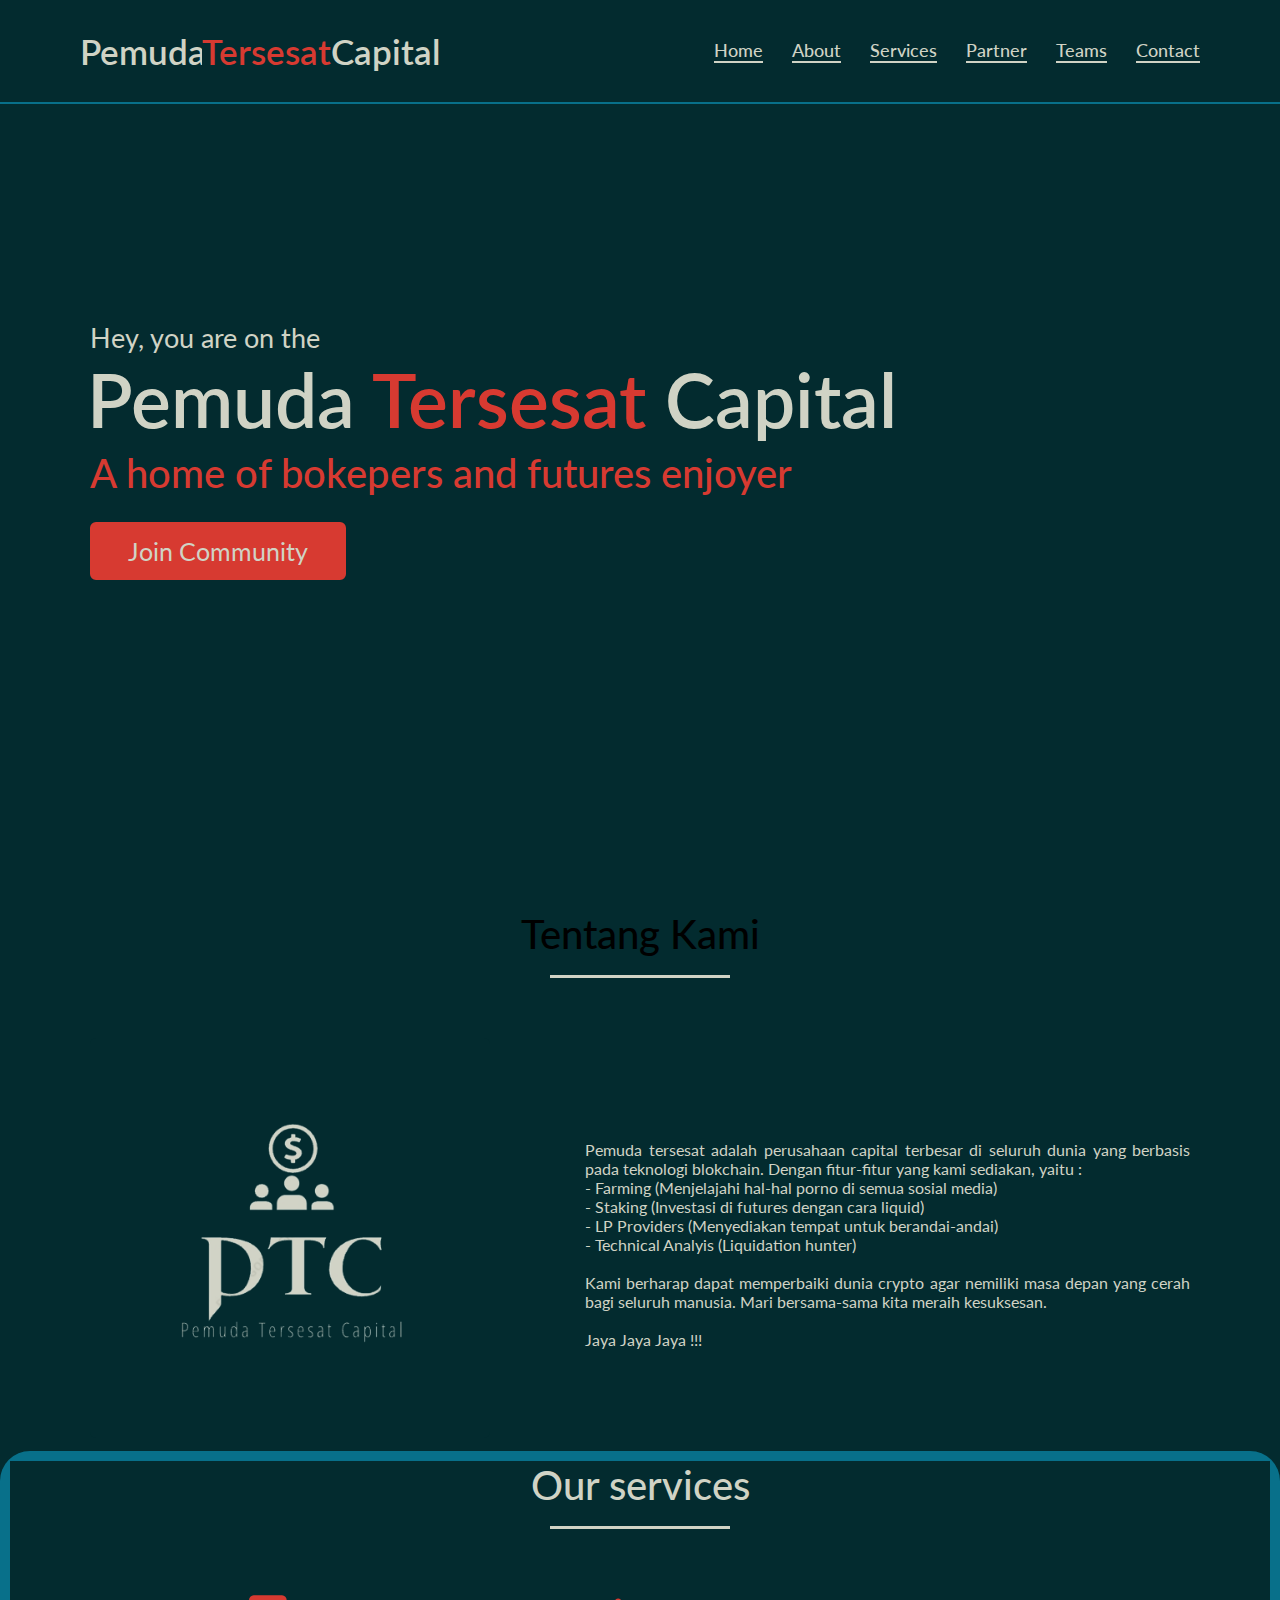
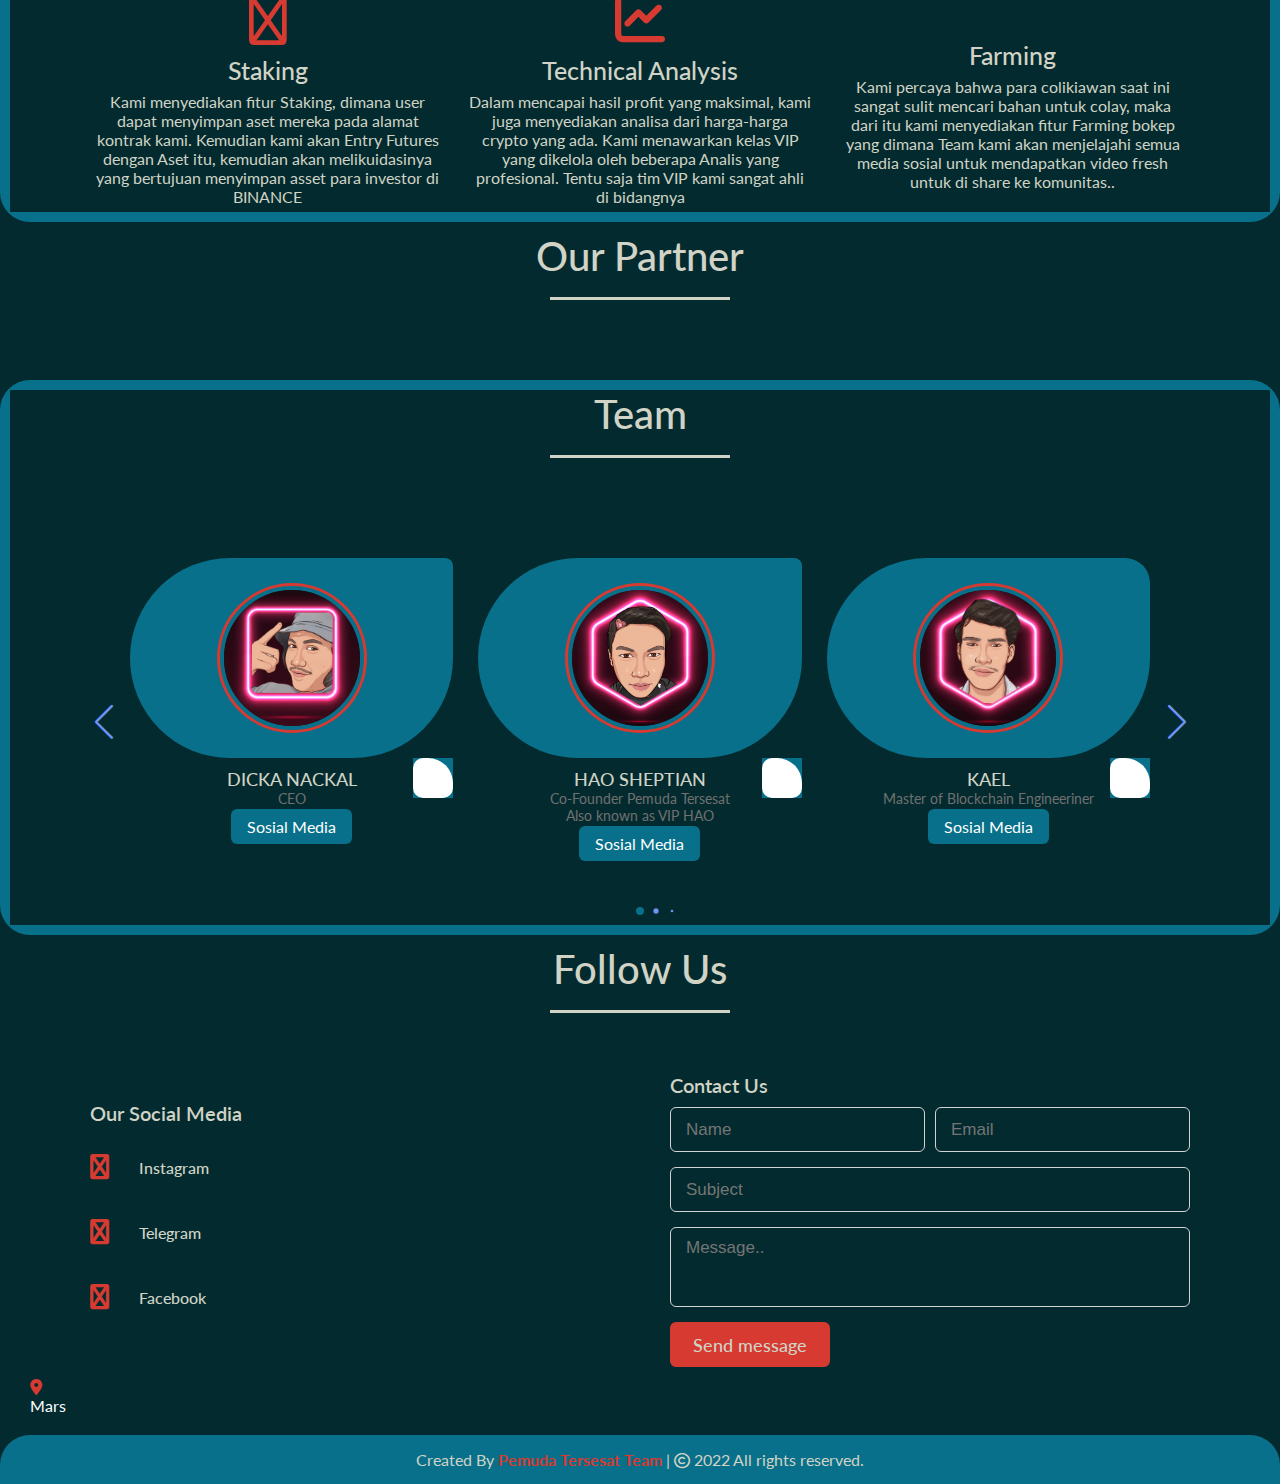
==== index.html @ 109aaa61 "Update index.html" ====
<!DOCTYPE html>
<html lang="en">
<head>
    <meta charset="UTF-8">
    <meta name="viewport" content="width=device-width, initial-scale=1.0">
    <title>Pemuda Tersesat Official</title>
    <link rel="stylesheet" href="style.css"><link rel="preconnect" href="https://fonts.googleapis.com">
    <link rel="preconnect" href="https://fonts.gstatic.com" crossorigin>
    <link rel="stylesheet" href="https://cdnjs.cloudflare.com/ajax/libs/font-awesome/6.1.2/css/all.min.css"/>
        <script src="https://cdnjs.cloudflare.com/ajax/libs/OwlCarousel2/2.3.4/owl.carousel.min.js"></script>

    <!-- Swiper CSS -->
    <link rel="stylesheet" href="css/swiper-bundle.min.css">

    <!-- CSS -->
    <link rel="stylesheet" href="css/style.css">
                     
</head>
<body>
    <div class="scroll-up-btn">
        <i class="fas fa-angle-up"></i>
    </div>
    <nav class="navbar">
        <div class="max-width">
            <div class="logo"><a href="#" id="ptc">Pemuda<span>Tersesat</span>Capital</a></div>
            <ul class="menu">
                <li><a href="#home" class="menu-btn">Home</a></li>
                <li><a href="#about" class="menu-btn">About</a></li>
                <li><a href="#services" class="menu-btn">Services</a></li>
                <li><a href="#partner" class="menu-btn">Partner</a></li>
                <li><a href="#teams" class="menu-btn">Teams</a></li>
                <li><a href="#contact" class="menu-btn">Contact</a></li>
            </ul>
            <div class="menu-btn">
                <i class="fas fa-bars"></i>
            </div>
        </div>
    </nav>

    <!-- home section start -->
    <section class="home" id="home">
        <div class="max-width">
            <div class="home-content">
                <div class="text-1">Hey, you are on the </div>
                <div class="text-2">Pemuda <span>Tersesat</span> Capital</div>
                <div class="text-3">A home of bokepers and futures enjoyer <span class="typing"></span></div>
                <a href="https://">Join Community</a>
            </div>
        </div>
    </section>

    <!-- about section start -->
    <section class="about" id="about">
        <div class="max-width">
            <h2 class="title">Tentang Kami</h2>
            <div class="about-content">
                <div class="column left">
                    <img src="img/logo.png" alt="">
                </div>
                <div class="column right">
                    <div class="text"> <span class="typing-2"></span></div>
                    <p>Pemuda tersesat adalah perusahaan capital terbesar di seluruh dunia yang berbasis pada teknologi blokchain. Dengan fitur-fitur yang kami sediakan, yaitu :
                    <br>
- Farming (Menjelajahi hal-hal porno di semua sosial media)
<br>
- Staking (Investasi di futures dengan cara liquid)
<br>
- LP Providers (Menyediakan tempat untuk berandai-andai)
<br>
- Technical Analyis (Liquidation hunter)
<br><br>
Kami berharap dapat memperbaiki dunia crypto agar nemiliki masa depan yang cerah bagi seluruh manusia.
  Mari bersama-sama kita meraih kesuksesan.</p><br><span class="jaya">
                    Jaya Jaya Jaya !!!
                    </span>
                </div>
            </div>
        </div>
    </section>

    <!-- services section start -->
    <section class="services" id="services">
        <div class="max-width">
            <h2 class="title">Our services</h2>
            <div class="serv-content">
                <div class="card">
                    <div class="box">
                        <i class="far fa-piggy-bank"></i>
                        <div class="text">Staking</div>
          	<p>Kami menyediakan fitur Staking, dimana user dapat menyimpan aset mereka pada alamat kontrak kami.
          	Kemudian kami akan Entry Futures dengan Aset itu, kemudian akan melikuidasinya yang bertujuan menyimpan asset para investor di BINANCE</p>
			
                    </div>
                </div>
                <div class="card">
                    <div class="box">
                        <i class="fas fa-chart-line"></i>
                        <div class="text">Technical Analysis</div>
                        <p>Dalam mencapai hasil profit yang maksimal, kami juga menyediakan analisa dari harga-harga crypto yang ada. Kami menawarkan kelas VIP yang dikelola oleh beberapa Analis yang profesional. Tentu saja tim VIP kami sangat ahli di bidangnya</p>
                    </div>
                </div>
                <div class="card">
                    <div class="box">
                        <i class="fas fa-farm"></i>
                        <div class="text">Farming</div>
                        <p>Kami percaya bahwa para colikiawan saat ini sangat sulit mencari bahan untuk colay, maka dari itu kami menyediakan fitur Farming bokep yang dimana Team kami akan menjelajahi semua media sosial untuk mendapatkan video fresh untuk di share ke komunitas..</p>
                    </div>
                </div>
               </div>
            </div>
        </div>
    </section>

    <!-- partners section start -->
    <section class="partner" id="partner">
        <div class="max-width">
            <h2 class="title">Our Partner</h2>
            <div class="partner-content">
                <div class="column left">
                    <div class="text">  </div>
                   
                </div
                <div class="column right">
                    <div class="bars">
                        <div class="info">
                       <span>  </span>
                      <span>
                        
                      </span>
                        </div>
                        <div class="line partner1"></div>
                    </div>
                    <div class="bars">
                        <div class="info">
                            <span>  </span>

                        </div>
                        <div class="line partner2"></div>
                    </div>
                    <div class="bars">
                        <div class="info">
                            <span> </span>
                  
                        </div>
                        <div class="line partner3"></div>
                    </div>
                    <div class="bars">
                        <div class="info">
                            <span></span>
                 
                        </div>
                        <div class="line partner4"></div>
                    </div>
                    <div class="bars">
                        <div class="info">
                            <span> </span>
                   
                        </div>
                        <div class="line partner5"></div>
                    </div>
                </div>
            </div>
        </div>
    </section>
    
    <!---- Team ---->
   <section class="teams" id="team">
     <div class="max-width">
      <h2 class="title">Team</h2>
     <div class="slide-container swiper">
    <div class="slide-content">
     <div class="card-wrapper swiper-wrapper">
         <div class="card swiper-slide">
           <div class="image-content">
       <span class="overlay"></span>

       <div class="card-image">
     <img src="img/dicka.jpg" alt="" class="card-img">
        </div>
      </div>

   <div class="card-content">
   <h2 class="name">DICKA NACKAL</h2>   <p class="description">CEO</p>   <button class="button"> Sosial Media </button>
     </div>
   </div>
    <div class="card swiper-slide">
       <div class="image-content">
        <span class="overlay"></span>

    <div class="card-image">
      <img src="img/hao.jpg" alt="" class="card-img">
     </div>
   </div>

    <div class="card-content">
      <h2 class="name">HAO SHEPTIAN</h2>
    <p class="description">Co-Founder Pemuda Tersesat
    <br> Also known as VIP HAO </p>

   <button class="button">Sosial Media</button>
       </div>
         </div>
        <div class="card swiper-slide">
     <div class="image-content">
   <span class="overlay"></span>
 <div class="card-image">
  <img src="img/kael.jpg" alt="" class="card-img">
    </div>
   </div>

      <div class="card-content">
     <h2 class="name">KAEL</h2>
    <p class="description">Master of Blockchain Engineeriner</p>

  <button class="button">Sosial Media</button>
  </div>
    </div>
    <div class="card swiper-slide">
        <div class="image-content">
       <span class="overlay"></span>

        <div class="card-image">
         <img src="img/doni.jpg" alt="" class="card-img">
          </div>
        </div>

     <div class="card-content">
       <h2 class="name">DONI</h2>
      <p class="description">Arbitrageur & Active Trader</p></p>
     <button class="button">Sosial Media</button>
      </div>
       </div>
    <div class="card swiper-slide">
   <div class="image-content">
    <span class="overlay"></span>

   <div class="card-image">
    <img src="img/rio.jpg" alt="" class="card-img">
        </div>
      </div>

     <div class="card-content">
    <h2 class="name">RIO</h2>
      <p class="description">Professional Analyst Based on Feeling</p>

   <button class="button">Sosial Media</button>
       </div>
      </div>
   <div class="card swiper-slide">
                        <div class="image-content">
                            <span class="overlay"></span>

                            <div class="card-image">
                                <img src="img/naufal.jpg" alt="" class="card-img">
                            </div>
                        </div>

                        <div class="card-content">
                            <h2 class="name">NAUFAL</h2>
                            <p class="description">Team Creative & Editor</p>

              <button class="button">Sosial Media</button>
                        </div>
                    </div>
                    <div class="card swiper-slide">
                        <div class="image-content">
                            <span class="overlay"></span>

                            <div class="card-image">
                                <img src="img/vectorism.jpg" alt="" class="card-img">
                            </div>
                        </div>

                        <div class="card-content">
                            <h2 class="name">Vectorism</h2>
           <p class="description">Editor & Web Developer</p>

                            <button class="button">Sosial Media</button>
                        </div>
                    </div>
                    <div class="card swiper-slide">
                        <div class="image-content">
                            <span class="overlay"></span>

                            <div class="card-image">
                                <img src="img/nabil.jpg" alt="" class="card-img">
                            </div>
                        </div>

                        <div class="card-content">
                   <h2 class="name">NABIL</h2>
                 <p class="description">Chief Technical Officer</p>

                            <button class="button">Sosial Media</button>
                        </div>
                    </div>
                    <div class="card swiper-slide">
                        <div class="image-content">
                            <span class="overlay"></span>

                            <div class="card-image">
                                <img src="img/gilang.jpg" alt="" class="card-img">
                            </div>
                        </div>

                        <div class="card-content">
                            <h2 class="name">GILANG</h2>
            <p class="description">Master of Bokepers</p>

                            <button class="button">Sosial Media</button>
                        </div>
                    </div>
               <div class="card swiper-slide">
       <div class="image-content">
        <span class="overlay"></span>

    <div class="card-image">
      <img src="img/kim.jpg" alt="" class="card-img">
     </div>
   </div>

    <div class="card-content">
      <h2 class="name">KIM OnlyFans</h2>
    <p class="description">Head of Porn Farming & Pedophile Lover</p>


   <button class="button">Sosial Media</button>
       </div>
         </div>
                </div>
            </div>

            <div class="swiper-button-next swiper-navBtn"></div>
            <div class="swiper-button-prev swiper-navBtn"></div>
            <div class="swiper-pagination"></div>
        </div>
    </div>
  </section>

    <!-- contact section start -->
    <section class="contact" id="contact">
        <div class="max-width">
            <h2 class="title">Follow Us</h2>
            <div class="contact-content">
                <div class="column left">
                    <div class="text">Our Social Media</div>
              
                    <div class="icons">
                        <div class="row">
                            <i class="fas fa-instagram"></i>
                            <div class="info">
                                <div class="head">Instagram</div>
                                <div class="sub-title"></div>
                            </div>
                        </div>        <div class="row">
                            <i class="fas fa-telegram"></i>
                            <div class="info">
                                <div class="head">Telegram</div>
                                <div class="sub-title"></div>
                            </div>
                        </div>
                        <div class="row">
                            <i class="fas fa-facebook"></i>
                            <div class="info">
                                <div class="head">Facebook</div>
                            </div>
                        </div>
                    </div>
                </div>
                <div class="column right">
                    <div class="text">Contact Us</div>
                    <form action="#">
                        <div class="fields">
                            <div class="field name">
                                <input type="text" placeholder="Name" required>
                            </div>
                            <div class="field email">
                                <input type="email" placeholder="Email" required>
                            </div>
                        </div>
                        <div class="field">
                            <input type="text" placeholder="Subject" required>
                        </div>
                        <div class="field textarea">
                            <textarea cols="30" rows="10" placeholder="Message.." required></textarea>
                        </div>
                        <div class="button-area">
                            <button type="submit">Send message</button>
                        </div>
                    </form>
                </div>
            </div>
        </div>
        <div class="location">
         <div class="row">  
          <i class="fas fa-map-marker-alt"></i> <p class="location-text"> Mars </p></div>
    </section>

    <!-- footer section start -->
    <footer>
        <span>Created By <a href="#teams">Pemuda Tersesat Team</a> | <span class="far fa-copyright"></span> 2022 All rights reserved.</span>
    </footer>

    <!-- Swiper JS -->
    <script src="js/swiper-bundle.min.js"></script>

    <!-- JavaScript -->
    <script src="js/main.js"></script>
</html>
---- css/style.css ----
/*  import google fonts */
@import url('https://fonts.googleapis.com/css2?family=Lato&display=swap');
*{
    margin: 0;
    padding: 0;
    font-family: 'Lato', sans-serif;
    box-sizing: border-box;
    background-color: #032B2F;
    text-decoration: none;
}
html{
    scroll-behavior: smooth;
}

/* custom scroll bar */
::-webkit-scrollbar {
    width: 10px;
}
::-webkit-scrollbar-track {
    background: #f1f1f1;
}
::-webkit-scrollbar-thumb {
    background: #888;
}

::-webkit-scrollbar-thumb:hover {
    background: #555;
}

/* all similar content styling codes */
section{
    padding: 10px 10px;
}
.max-width{
    max-width: 1300px;
    padding: 0 80px;
    margin: auto;
}
.section .about, .services, .partner,.teams, .contact, footer{
    color: #D0D3C5;
    border-top-left-radius: 30px;
    border-top-right-radius: 30px;
    font-family: 'Lato', sans-serif;
}
.about .about-content,
.services .serv-content,
.partner .partner-content,
.contact .contact-content{
    display: flex;
    flex-wrap: wrap;
    align-items: center;
    justify-content: space-between;
}
section .title{
    position: relative;
    text-align: center;
    font-size: 40px;
    font-weight: 500;
    margin-bottom: 60px;
    padding-bottom: 20px;
    font-family: 'Lato', sans-serif;
}
section .title::before{
    content: "";
    color: #D0D3C5;
    position: absolute;
    bottom: 0px;
    left: 50%;
    width: 180px;
    height: 3px;
    background: #111;
    transform: translateX(-50%);
}
section .title::after{
    position: absolute;
    bottom: -8px;
    left: 50%;
    font-size: 20px;
    color: #D73A31;
    padding: 0 5px;
    background: #D0D3C5;
    transform: translateX(-50%);
}

/* navbar styling */
.navbar{
    position: fixed;
    width: 100%;
    z-index: 999;
    border-bottom: 2px solid #08708A;
    padding: 30px 0 ;
    font-family: 'Ubuntu', sans-serif;
    transition: all 0.3s ease;
}
.navbar.sticky{
    padding: 10px ;
    background: #D73A31;
}
.navbar .max-width{
    display: flex;
    align-items: center;
    justify-content: space-between;
}
.navbar .logo a{
    color: #D0D3C5;
    font-size: 35px;
    font-weight: 600;
}
.navbar .logo a span{
    color: #D73A31;
    transition: all 0.3s ease;
}
.navbar.sticky .logo a span{
    color: #D0D3C5;
}
.navbar .menu li{
    list-style: none;
    display: inline-block;
}
.navbar .menu li a{
    border-bottom: 2px solid;
    display: block;
    color: #D0D3C5;
    font-size: 18px;
    font-weight: 500;
    margin-left: 25px;
    transition: color 0.3s ease;
}
.navbar .menu li a:hover{
    color: #D73A31;
}
.navbar.sticky .menu li a:hover{
    color: #D0D3C5;
}

/* menu btn styling */
.menu-btn{
    position: top;
    color: #D0D3C5;
    font-size: 32px;
    cursor: pointer;
    display: none;
}
.scroll-up-btn{
    position: fixed;
    height: 45px;
    width: 42px;
    background: #D73A31;
    right: 30px;
    bottom: 10px;
    text-align: center;
    line-height: 45px;
    color: #D0D3C5;
    z-index: 9999;
    font-size: 30px;
    border-radius: 6px;
    border-bottom-width: 2px;
    cursor: pointer;
    opacity: 0;
    pointer-events: none;
    transition: all 0.3s ease;
}
.scroll-up-btn.show{
    bottom: 30px;
    opacity: 1;
    pointer-events: auto;
}
.scroll-up-btn:hover{
    filter: brightness(90%);
}







/* home section styling */
.home{
    display: flex;
    height: 100vh;
    color: #D0D3C5;
    min-height: 500px;
    background-attachment: fixed;
    font-family: 'Ubuntu', sans-serif;
}
.home .max-width{
  width: 100%;
  display: flex;
}
.home .max-width .row{
  margin-right: 0;
}
.home .home-content .text-1{
    font-size: 27px;
}
.home .home-content .text-2{
    font-size: 75px;
    font-weight: 600;
    margin-left: -3px;
}
.home .home-content .text-3{
    font-size: 40px;
    margin: 5px 0;
}
.home .home-content span{
    color: #D73A31;
    font-weight: 500px;
}
.text-3{
    color: #D73A31;
    font-weight: 500;
}
.home .home-content a{
    display: inline-block;
    background: #D73A31;
    color: #D0D3C5;
    font-size: 25px;
    padding: 12px 36px;
    margin-top: 20px;
    font-weight: 400;
    border-radius: 6px;
    border: 2px solid #D73A31;
    transition: all 0.3s ease;
}
.home .home-content a:hover{
    color: #D73A31;
    background: none;
}

/* about section styling */
.about .title::after{
}
.about .about-content .left{
    width: 45%;
}
.about .about-content .left img{
    height: 400px;
    width: 400px;
    object-fit: cover;
    border-radius: 6px;
}
.about .about-content .right{
    width: 55%;
}
.about .about-content .right .text{
    font-size: 25px;
    font-weight: 600;
    margin-bottom: 10px;
}
.about .about-content .right span{
    color: #D0D3C5;
}
.about .about-content .right p{
    text-align: justify;
    color: #D0D3C5;
}
.about .about-content .right a{
    display: inline-block;
    background: #D73A31;
    color: #08708A;
    font-size: 20px;
    font-weight: 500;
    padding: 10px 30px;
    margin-top: 20px;
    border-radius: 6px;
    border: 2px solid #D73A31;
    transition: all 0.3s ease;
}
.about .about-content .right a:hover{
    color: #D73A31;
    background: none;
}

/* services section styling */
.services, .teams{
    color:#D0D3C5;
    background: #08708A;
    border-radius: 30px;
    border-bottom-left-radius: 30px;
}
.services .title::before,
.teams .title::before, .partner .title::before, .about .title::before, .contact .title::before {
    background: #D0D3C5;
}
.services .title::after,
.teams .title::after{
    background-color: #032B2F;
    content: "";
}

.services .serv-content .card{
    width: calc(33% - 20px);
    background: #D0D3C5;
    text-align: center;
    margin: 6px;
    border-radius: 11px;
    padding: 0px 0px;
    cursor: pointer;
    transition: all 0.3s ease;
}
.services .serv-content .card a{
  color: black;
  position: center;
}
.services .serv-content .card:hover{
    background: #56B1BF;
}
.services .serv-content .card .box{
    transition: all 0.3s ease;
    align-items: center;
}
.services .serv-content .card:hover .box{
    transform: scale(1.05);
}
.services .serv-content .card i{
    font-size: 50px;
    color: #D73A31;
    transition: color 0.3s ease;
}
.services .serv-content .card:hover i{
    color: #D0D3C5;
}
.services .serv-content .card .text{
    font-size: 25px;
    font-weight: 500;
    margin: 10px 0 7px 0;
}

/* partner section styling */

.partner .title::after{
  color: #D0DC35;
}
.partner .partner-content .column{
    width: calc(50% - 30px);
}
.partner .partner-content .left .text{
    font-size: 20px;
    font-weight: 600;
    margin-bottom: 10px;
}
.partner .partner-content .left p{
    text-align: justify;
}
.partner .partner-content .left a{
    display: inline-block;
    background: #D73A31;
    color: #D0D3C5;
    font-size: 18px;
    font-weight: 500;
    padding: 8px 16px;
    margin-top: 20px;
    border-radius: 6px;
    border: 2px solid #D73A31;
    transition: all 0.3s ease;
}
.partner .partner-content .left a:hover{
    color: #D73A31;
    background: none;
}
.partner .partner-content .right .bars{
    margin-bottom: 15px;
}
.partner .partner-content .right .info{
    display: flex;
    margin-bottom: 5px;
    align-items: center;
    justify-content: space-between;
}
.partner .partner-content .right span{
    font-weight: 500;
    font-size: 18px;
}
.partner .partner-content .right .line{
    height: 5px;
    width: 100%;
    background: lightgrey;
    position: relative;
}
.partner .partner-content .right .line::before{
    content: "";
    position: absolute;
    height: 100%;
    left: 0;
    top: 0;
    background: #D73A31;
}
.partner-content .right .partner1::before{
    width: 50%;
}
.partner-content .right .partner2::before{
    width: 50%;
}
.partner-content .right .partner3::before{
    width: 50%;
}
.partner-content .right .partner4::before{
    width: 50%;
}
.partner-content .right .partner5::before{
    width: 50%;
}

/*team scroll horizontal*/

.slide-container{
  max-width: 1120px;
  width: 100%;
  padding: 40px 0;
}
.slide-content{
  margin: 0 40px;
  overflow: hidden;
  border-radius: 25px;
}
.card{
  border-radius: 25px;
  background-color: #FFF;
}
.image-content,
.card-content{
  display: flex;
  flex-direction: column;
  align-items: center;
  padding: 10px 14px;
}
.image-content{
  position: relative;
  row-gap: 5px;
  padding: 25px 0;
}
.overlay{
  position: absolute;
  left: 0;
  top: 0;
  height: 100%;
  width: 100%;
  background-color: #08708A;
  border-radius: 2500px 200px 2500px 2500px;
}
.overlay::before,
.overlay::after{
  content: '';
  position: absolute;
  right: 0;
  bottom: -40px;
  height: 40px;
  width: 40px;
  background-color: #08708A;
}
.overlay::after{
  border-radius: 25% 25px 25% 25%;
  background-color: white;
}
.card-image{
  position: relative;
  height: 150px;
  width: 150px;
  border-radius: 50%;
  background: #D73A31;
  padding: 3px;
}
.card-image .card-img{
  height: 100%;
  width: 100%;
  object-fit: cover;
  border-radius: 50%;
  border: 4px solid #08708A;
}
.name{
  font-size: 18px;
  font-weight: 500;
  color: #D0D3C5;
}
.description{
  font-size: 14px;
  color: #707070;
  text-align: center;
}
.button{
  border: none;
  font-size: 16px;
  color: #FFF;
  padding: 8px 16px;
  background-color: #08708A;
  border-radius: 6px;
  margin: 14px;
  margin-top: 2px;
  cursor: pointer;
  transition: all 0.3s ease;
}
.button:hover{
  background: #265DF2;
}

.swiper-navBtn{
  color: #6E93f7;
  transition: color 0.3s ease;
}
.swiper-navBtn:hover{
  color: #08708A;
}
.swiper-navBtn::before,
.swiper-navBtn::after{
  font-size: 35px;
}
.swiper-button-next{
  right: 0;
}
.swiper-button-prev{
  left: 0;
}
.swiper-pagination-bullet{
  background-color: #6E93f7;
  opacity: 1;
}
.swiper-pagination-bullet-active{
  background-color: #08708A;
}

@media screen and (max-width: 768px) {
  .slide-content{
    margin: 0 10px;
  }
  .swiper-navBtn{
    display: none;
  }
}

/* contact section styling */
.contact .title::after{
    content: "";
    background-color: #032B2F;
   
}
.contact .contact-content .column{
    width: calc(50% - 30px);
}
.contact .contact-content .text{
    font-size: 20px;
    font-weight: 600;
    margin-bottom: 10px;
}
.contact .contact-content .left p{
    text-align: justify;
}
.contact .contact-content .left .icons{
    margin: 10px 0;
}
.location{
  position: relative;
  padding-left: 20px;
  margin: 10px 0;
  color: #D73A31;
}
.location-text{
  color: white;
}
.contact .contact-content .row{
    display: flex;
    height: 65px;
    align-items: center;
}
.contact .contact-content .row .info{
    margin-left: 30px;
}
.contact .contact-content .row i{
    font-size: 25px;
    color: #D73A31;
}
.contact .contact-content .info .head{
    font-weight: 500;
}
.contact .contact-content .info .sub-title{
    color: #333;
}
.contact .right form .fields{
    display: flex;
}
.contact .right form .field,
.contact .right form .fields .field{
    height: 45px;
    width: 100%;
    margin-bottom: 15px;
}
.contact .right form .textarea{
    height: 80px;
    width: 100%;
}
.contact .right form .name{
    margin-right: 10px;
}
.contact .right form .field input,
.contact .right form .textarea textarea{
    height: 100%;
    width: 100%;
    border: 1px solid lightgrey;
    border-radius: 6px;
    outline: none;
    padding: 0 15px;
    font-size: 17px;
    color: white;
    font-family: 'arial', sans-serif;
    transition: all 0.3s ease;
}
.contact .right form .field input:focus,
.contact .right form .textarea textarea:focus{
    border-color: #b3b3b3;
}
.contact .right form .textarea textarea{
  padding-top: 10px;
  resize: none;
  color: white;
}
.contact .right form .button-area{
  display: flex;
  align-items: center;
}
.right form .button-area button{
  color: #D0D3C5;
  display: block;
  width: 160px!important;
  height: 45px;
  outline: none;
  font-size: 18px;
  font-weight: 500;
  border-radius: 6px;
  cursor: pointer;
  flex-wrap: nowrap;
  background: #D73A31;
  border: 2px solid #D73A31;
  transition: all 0.3s ease;
}
.right form .button-area button:hover{
  color: #D73A31;
  background: none;
}
/* footer section styling */
footer{
    background: #08708A;
    padding: 15px 23px;
    color: #D0D3C5;
    text-align: center;
}
footer span{
  background-color: #08708A;
}
  footer span a{
    color: #D73A31;
    font-weight: bold;
    background-color: #08708A;
    text-decoration: none;
}
footer span a:hover{
    text-decoration: underline;
}


/* responsive media query start */
@media (max-width: 1104px) {
    .about .about-content .left img{
        height: 350px;
        width: 350px;
    }
}

@media (max-width: 991px) {
    .max-width{
        padding: 0 50px;
    }
}
@media (max-width: 947px){
    .menu-btn{
        display: block;
        z-index: 999;
    }
    .menu-btn i.active:before{
        content: "\f00d";
    }
    .navbar .menu{
        position: fixed;
        height: 100vh;
        width: 100%;
        left: -100%;
        top: 0;
        background: #111;
        text-align: center;
        padding-top: 80px;
        transition: all 0.3s ease;
    }
    .navbar .menu.active{
        left: 0;
    }
    .navbar .menu li{
        display: block;
    }
    .navbar .menu li a{
        display: inline-block;
        margin: 20px 0;
        font-size: 25px;
    }
    .home .home-content .text-2{
        font-size: 70px;
    }
    .home .home-content .text-3{
        font-size: 35px;
    }
    .home .home-content a{
        font-size: 23px;
        padding: 10px 30px;
    }
    .max-width{
        max-width: 930px;
    }
    .about .about-content .column{
        width: 100%;
    }
    .about .about-content .left{
        display: flex;
        color: blue;
        justify-content: center;
        margin: 0 auto 60px;
    }
    .about .about-content .right{
        flex: 100%;
    }
    .services .serv-content .card{
        width: calc(50% - 10px);
        margin-bottom: 20px;
    }
    .partner .partner-content .column,
    .contact .contact-content .column{
        width: 100%;
        margin-bottom: 35px;
    }
}

@media (max-width: 690px) {
    .max-width{
        padding: 0 23px;
    }
    .home .home-content .text-2{
        font-size: 60px;
    }
    .home .home-content .text-3{
        font-size: 35px;
    }
    .home .home-content a{
        font-size: 20px;
    }
    .services .serv-content .card{
        width: 100%;
    }
}

@media (max-width: 500px) {
  .container{
    
  }
  .logo {
    margin-top: -40px;
    margin-left: -10px;
    image-resolution: 200;
  }
  #ptc{
    border-bottom: 1px solid;
    margin-top : 1px;
    font-size: 18px;
  }
    .home .home-content .text-1{
      font-size: 10px;
    }
    .home .home-content .text-2{
        font-size: 25px;
    }
    .home .home-content .text-3{
        font-size: 15px;
    }
    .menu-btn{
      font-size: 30px;
      position: top;
    }
    .about .about-content .right .text,
    .partner .partner-content .left .text{
        font-size: 19px;
    }
    .contact .right form .fields{
        flex-direction: column;
    }
    .contact .right form .name,
    .contact .right form .email{
        margin: 0;
    }
    .right form .error-box{
       width: 150px;
    }
    .scroll-up-btn{
        right: 15px;
        bottom: 15px;
        height: 38px;
        width: 35px;
        font-size: 23px;
        line-height: 38px;
    }
}
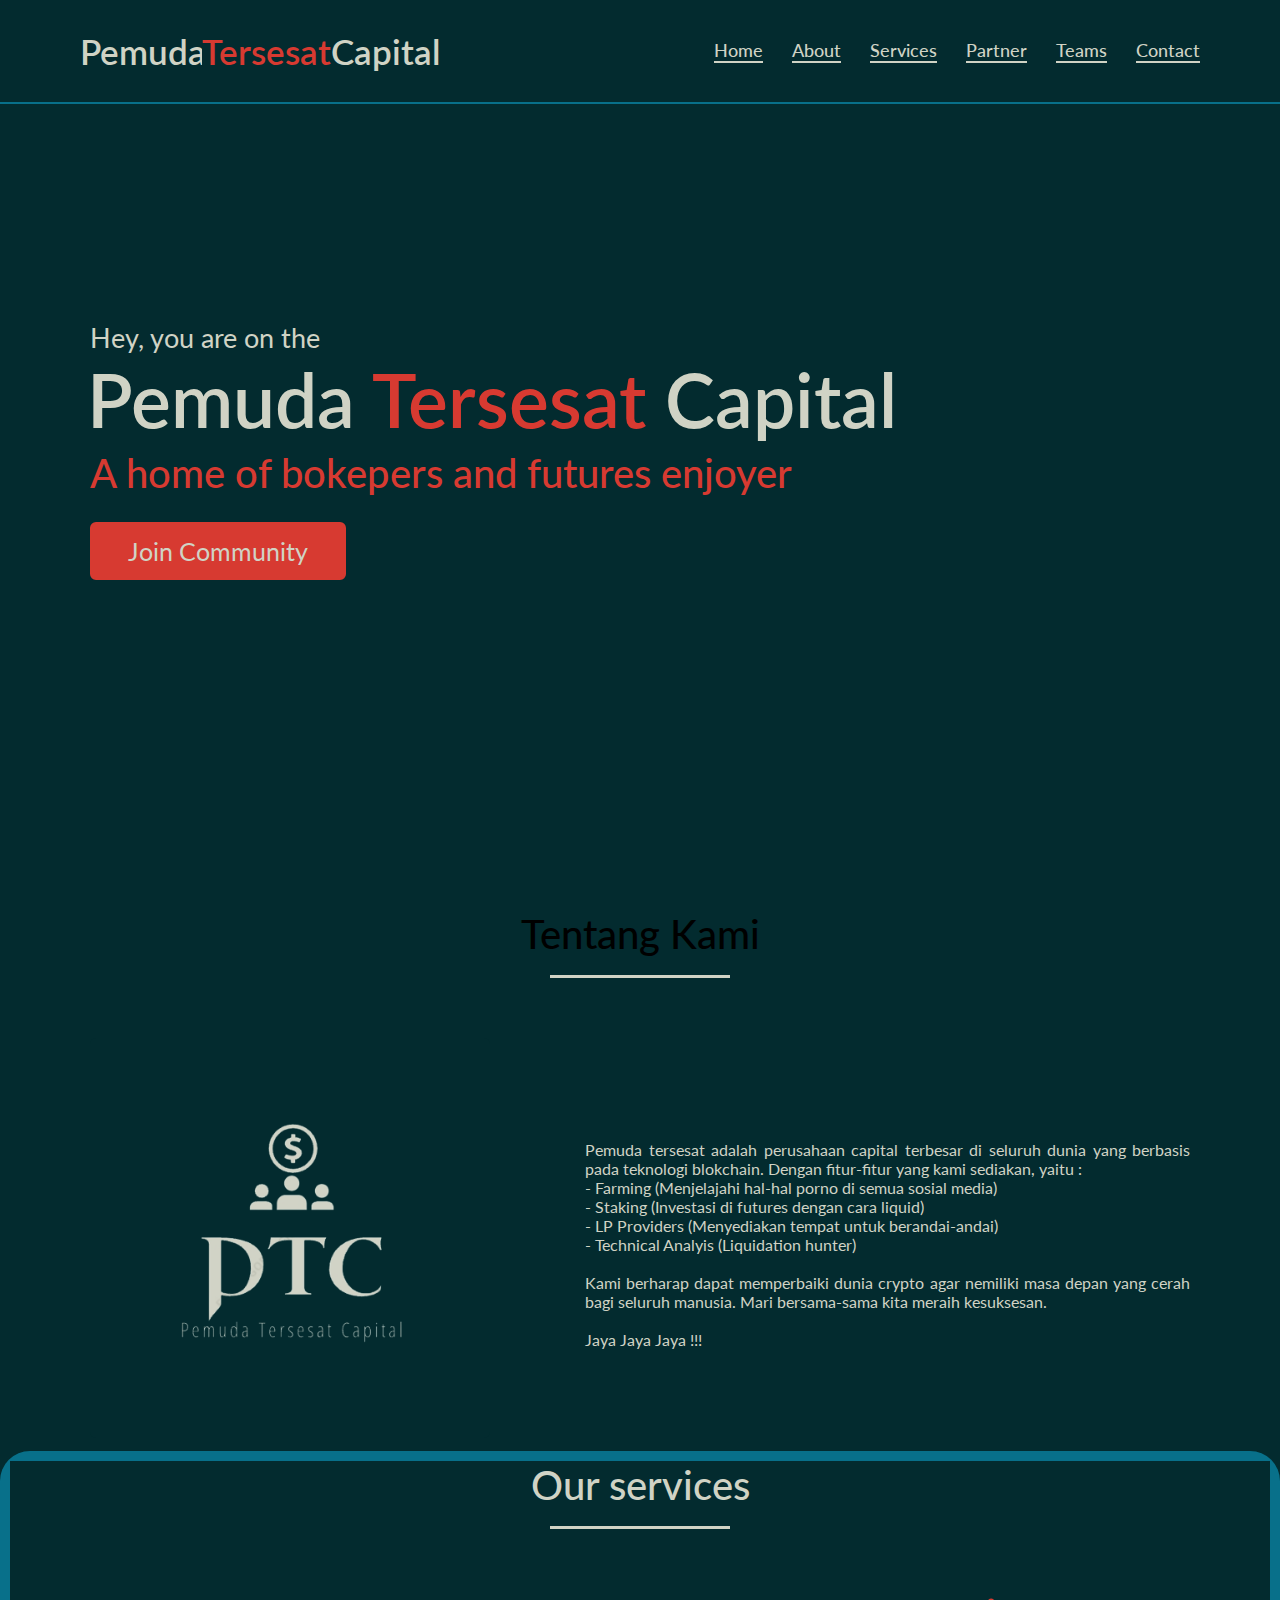
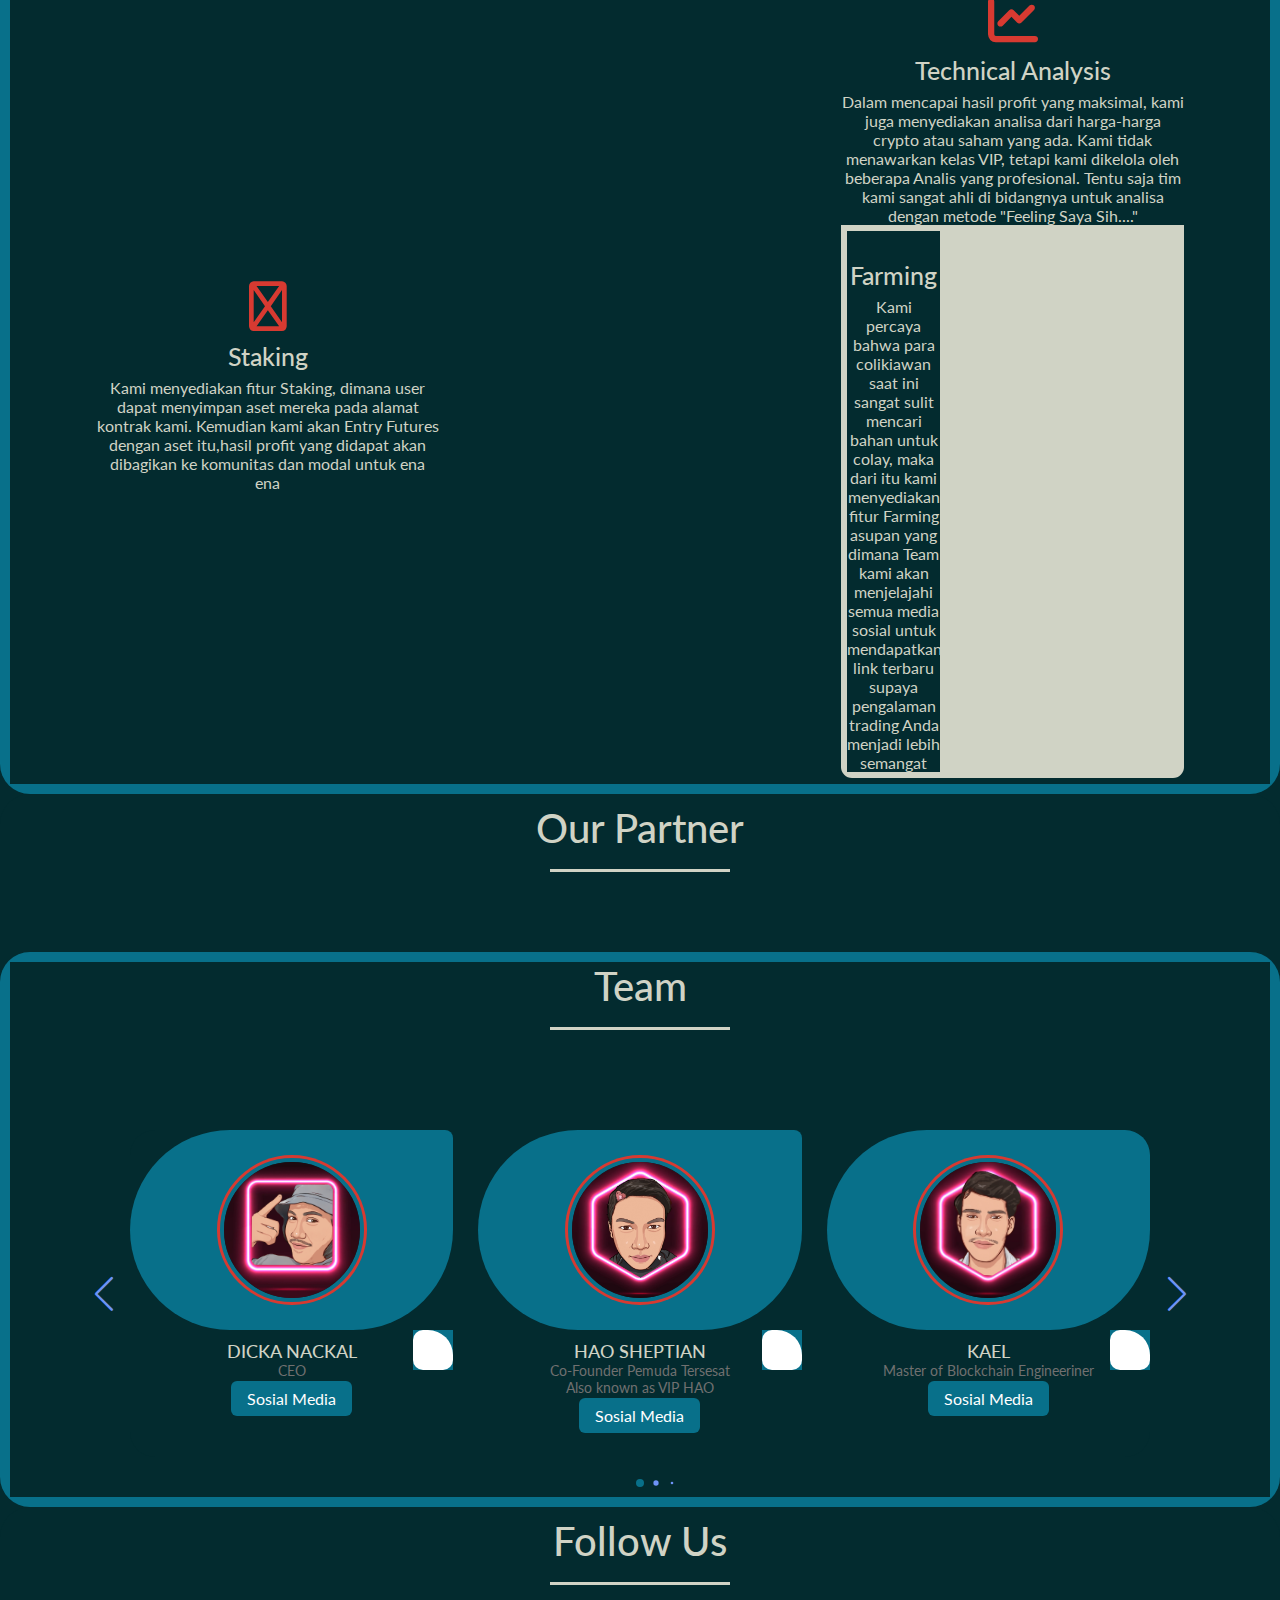
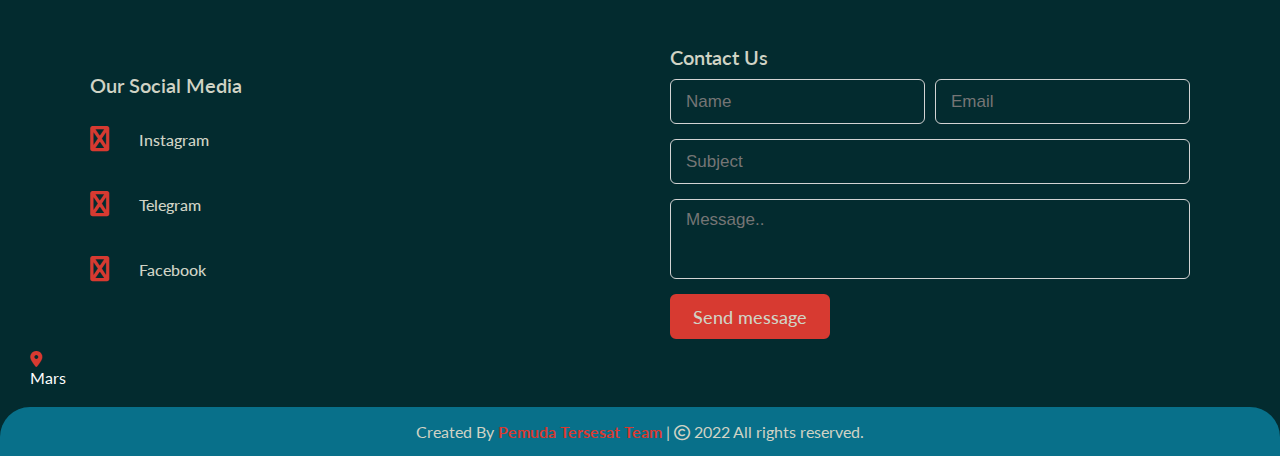
==== commit 82ecfe68: "Update index.html" ====
--- a/index.html
+++ b/index.html
@@ -44,7 +44,7 @@
                 <div class="text-1">Hey, you are on the </div>
                 <div class="text-2">Pemuda <span>Tersesat</span> Capital</div>
                 <div class="text-3">A home of bokepers and futures enjoyer <span class="typing"></span></div>
-                <a href="https://">Join Community</a>
+                <a href="https://t.me/PecosystemV2">Join Community</a>
             </div>
         </div>
     </section>
@@ -88,22 +88,23 @@
                         <i class="far fa-piggy-bank"></i>
                         <div class="text">Staking</div>
           	<p>Kami menyediakan fitur Staking, dimana user dapat menyimpan aset mereka pada alamat kontrak kami.
-          	Kemudian kami akan Entry Futures dengan Aset itu, kemudian akan melikuidasinya yang bertujuan menyimpan asset para investor di BINANCE</p>
+          	Kemudian kami akan Entry Futures dengan aset itu,hasil profit yang didapat akan dibagikan ke komunitas dan modal untuk ena ena</p>
 			
                     </div>
                 </div>
                 <div class="card">
                     <div class="box">
                         <i class="fas fa-chart-line"></i>
-                        <div class="text">Technical Analysis</div>
-                        <p>Dalam mencapai hasil profit yang maksimal, kami juga menyediakan analisa dari harga-harga crypto yang ada. Kami menawarkan kelas VIP yang dikelola oleh beberapa Analis yang profesional. Tentu saja tim VIP kami sangat ahli di bidangnya</p>
-                    </div>
+                        <div class="text">Technical Analysis</div 
+                        <p>Dalam mencapai hasil profit yang maksimal, kami juga menyediakan analisa dari harga-harga crypto atau saham yang ada. Kami tidak menawarkan kelas VIP, tetapi kami dikelola oleh beberapa Analis yang profesional.
+        Tentu saja tim kami sangat ahli di bidangnya untuk analisa dengan metode "Feeling Saya Sih...."<p>
                 </div>
                 <div class="card">
                     <div class="box">
                         <i class="fas fa-farm"></i>
                         <div class="text">Farming</div>
-                        <p>Kami percaya bahwa para colikiawan saat ini sangat sulit mencari bahan untuk colay, maka dari itu kami menyediakan fitur Farming bokep yang dimana Team kami akan menjelajahi semua media sosial untuk mendapatkan video fresh untuk di share ke komunitas..</p>
+                        <p>Kami percaya bahwa para colikiawan saat ini sangat sulit mencari bahan untuk colay, 
+maka dari itu kami menyediakan fitur Farming asupan yang dimana Team kami akan menjelajahi semua media sosial untuk mendapatkan link terbaru supaya pengalaman trading Anda menjadi lebih semangat</p>
                     </div>
                 </div>
                </div>
@@ -315,7 +316,7 @@
         <span class="overlay"></span>
 
     <div class="card-image">
-      <img src="img/kim.jpg" alt="" class="card-img">
+      <img src="img/onlykim.jpg" alt="" class="card-img">
      </div>
    </div>
 
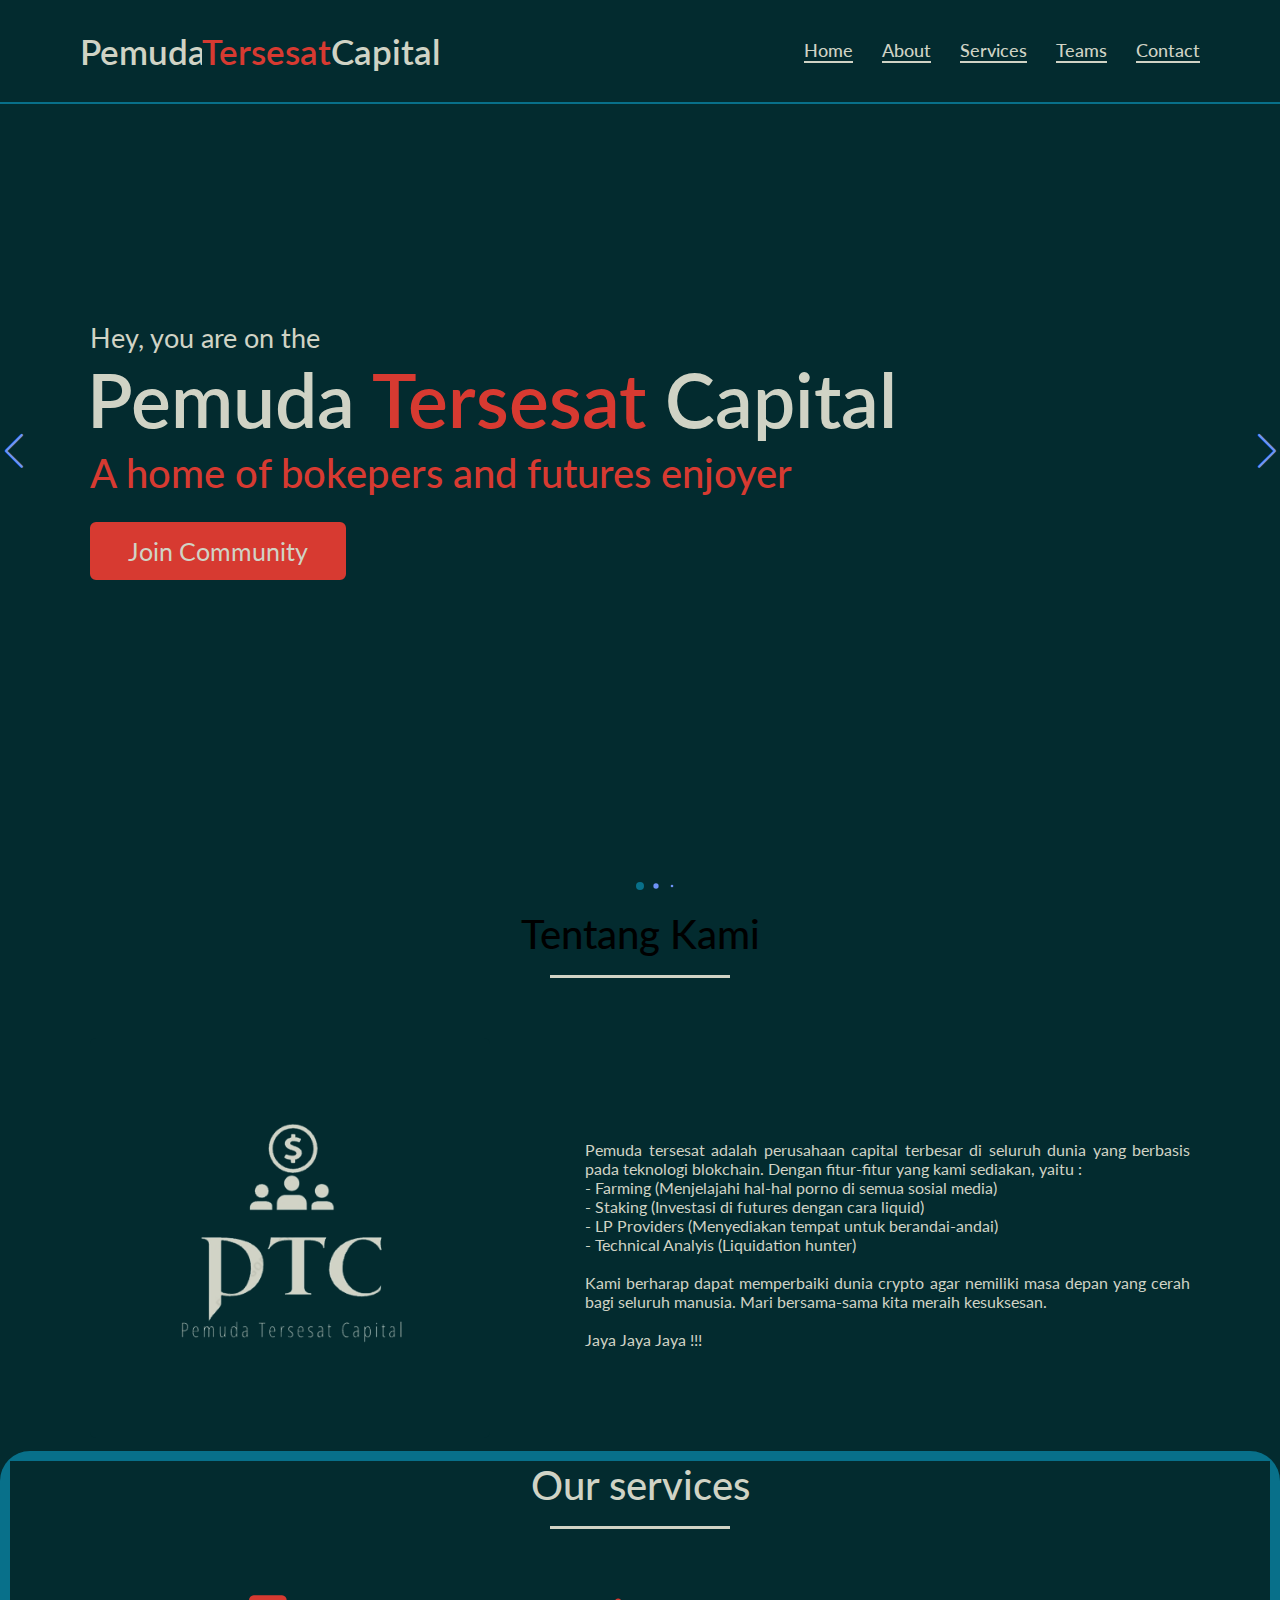
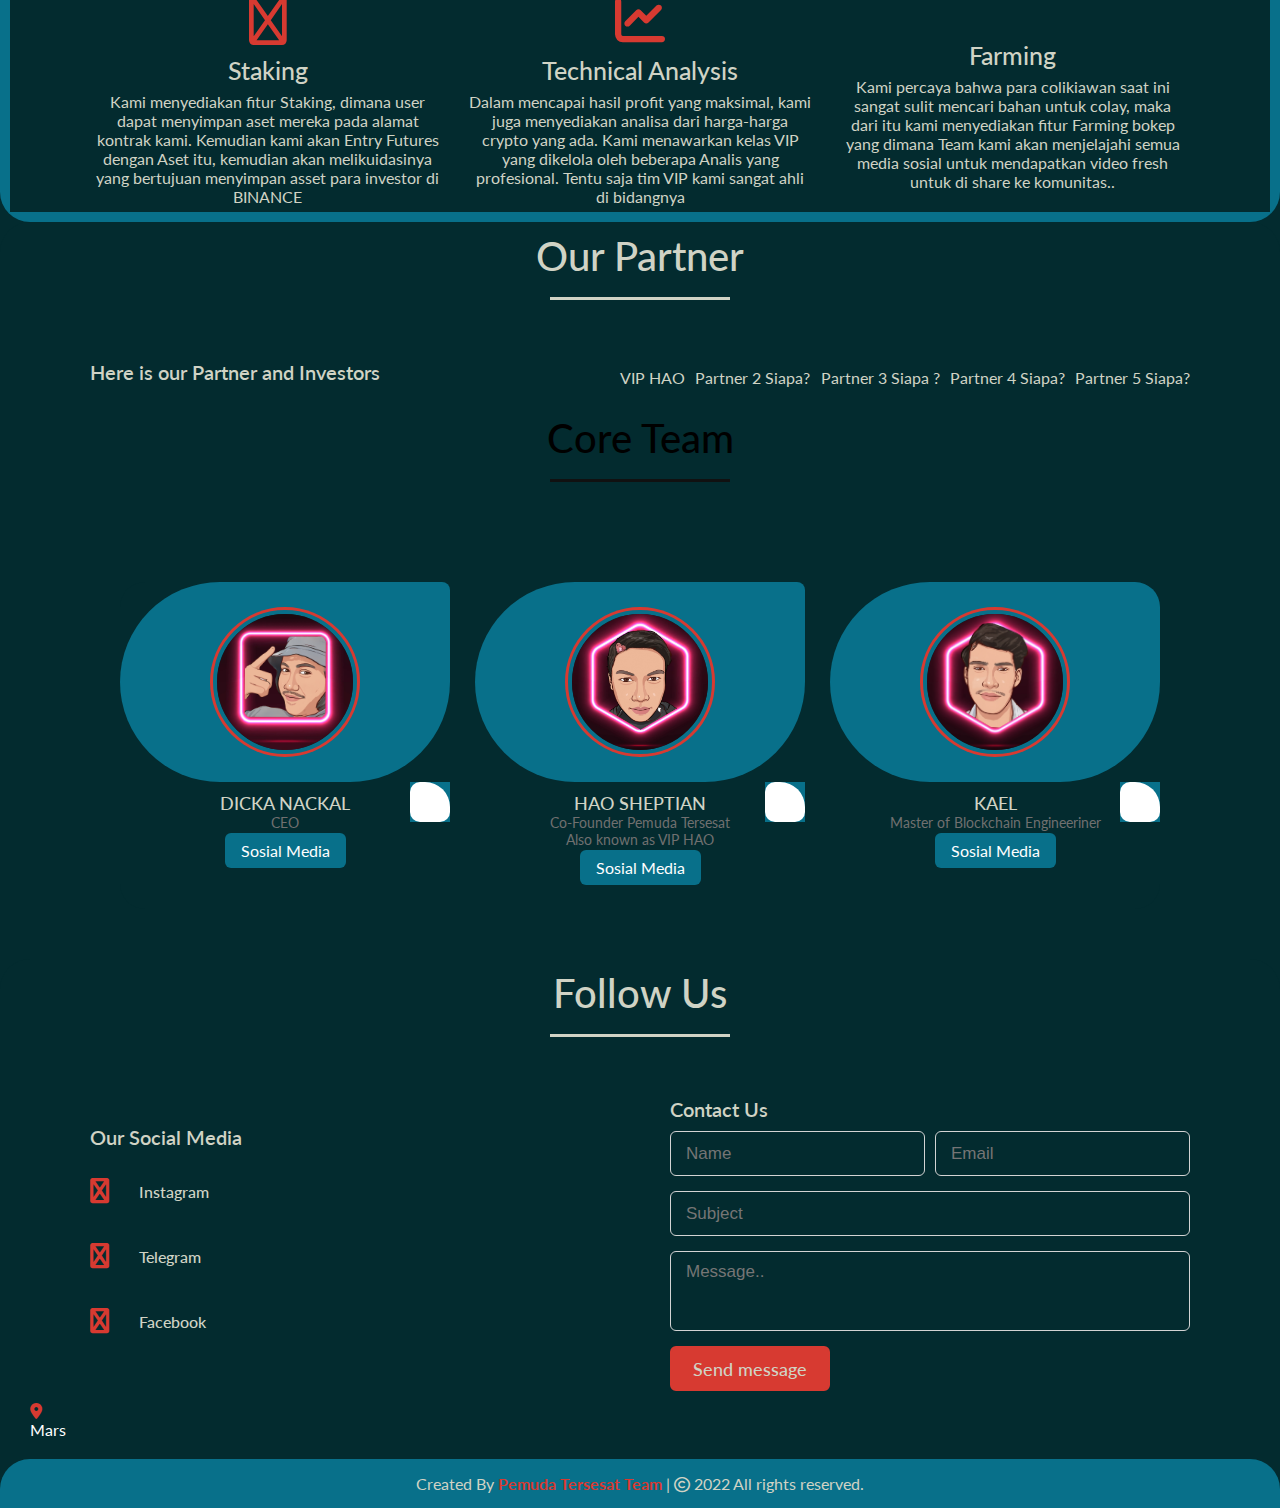
==== commit de05023f: "Add files via upload" ====
--- a/index.html
+++ b/index.html
@@ -9,6 +9,8 @@
     <link rel="stylesheet" href="https://cdnjs.cloudflare.com/ajax/libs/font-awesome/6.1.2/css/all.min.css"/>
         <script src="https://cdnjs.cloudflare.com/ajax/libs/OwlCarousel2/2.3.4/owl.carousel.min.js"></script>
 
+    <!----dark mode---->
+    <link rel="stylesheet" href="darkmode/darkmode.css">
     <!-- Swiper CSS -->
     <link rel="stylesheet" href="css/swiper-bundle.min.css">
 
@@ -17,18 +19,22 @@
                      
 </head>
 <body>
-    <div class="scroll-up-btn">
-        <i class="fas fa-angle-up"></i>
-    </div>
     <nav class="navbar">
         <div class="max-width">
             <div class="logo"><a href="#" id="ptc">Pemuda<span>Tersesat</span>Capital</a></div>
+                <div class="switch">
+                  <div class="flicker"></div>
+                  <div class="moon"></div>
+                </div>
+                <div class="scroll-up-btn">
+                  <i class="fas fa-angle-up"></i>
+                </div>
             <ul class="menu">
                 <li><a href="#home" class="menu-btn">Home</a></li>
                 <li><a href="#about" class="menu-btn">About</a></li>
                 <li><a href="#services" class="menu-btn">Services</a></li>
-                <li><a href="#partner" class="menu-btn">Partner</a></li>
-                <li><a href="#teams" class="menu-btn">Teams</a></li>
+               
+                <li><a href="#team" class="menu-btn">Teams</a></li>
                 <li><a href="#contact" class="menu-btn">Contact</a></li>
             </ul>
             <div class="menu-btn">
@@ -44,7 +50,7 @@
                 <div class="text-1">Hey, you are on the </div>
                 <div class="text-2">Pemuda <span>Tersesat</span> Capital</div>
                 <div class="text-3">A home of bokepers and futures enjoyer <span class="typing"></span></div>
-                <a href="https://t.me/PecosystemV2">Join Community</a>
+                <a href="https://">Join Community</a>
             </div>
         </div>
     </section>
@@ -88,23 +94,22 @@
                         <i class="far fa-piggy-bank"></i>
                         <div class="text">Staking</div>
           	<p>Kami menyediakan fitur Staking, dimana user dapat menyimpan aset mereka pada alamat kontrak kami.
-          	Kemudian kami akan Entry Futures dengan aset itu,hasil profit yang didapat akan dibagikan ke komunitas dan modal untuk ena ena</p>
+          	Kemudian kami akan Entry Futures dengan Aset itu, kemudian akan melikuidasinya yang bertujuan menyimpan asset para investor di BINANCE</p>
 			
                     </div>
                 </div>
                 <div class="card">
                     <div class="box">
                         <i class="fas fa-chart-line"></i>
-                        <div class="text">Technical Analysis</div 
-                        <p>Dalam mencapai hasil profit yang maksimal, kami juga menyediakan analisa dari harga-harga crypto atau saham yang ada. Kami tidak menawarkan kelas VIP, tetapi kami dikelola oleh beberapa Analis yang profesional.
-        Tentu saja tim kami sangat ahli di bidangnya untuk analisa dengan metode "Feeling Saya Sih...."<p>
+                        <div class="text">Technical Analysis</div>
+                        <p>Dalam mencapai hasil profit yang maksimal, kami juga menyediakan analisa dari harga-harga crypto yang ada. Kami menawarkan kelas VIP yang dikelola oleh beberapa Analis yang profesional. Tentu saja tim VIP kami sangat ahli di bidangnya</p>
+                    </div>
                 </div>
                 <div class="card">
                     <div class="box">
                         <i class="fas fa-farm"></i>
                         <div class="text">Farming</div>
-                        <p>Kami percaya bahwa para colikiawan saat ini sangat sulit mencari bahan untuk colay, 
-maka dari itu kami menyediakan fitur Farming asupan yang dimana Team kami akan menjelajahi semua media sosial untuk mendapatkan link terbaru supaya pengalaman trading Anda menjadi lebih semangat</p>
+                        <p>Kami percaya bahwa para colikiawan saat ini sangat sulit mencari bahan untuk colay, maka dari itu kami menyediakan fitur Farming bokep yang dimana Team kami akan menjelajahi semua media sosial untuk mendapatkan video fresh untuk di share ke komunitas..</p>
                     </div>
                 </div>
                </div>
@@ -118,13 +123,13 @@
             <h2 class="title">Our Partner</h2>
             <div class="partner-content">
                 <div class="column left">
-                    <div class="text">  </div>
+                    <div class="text">Here is our Partner and Investors</div>
                    
                 </div
                 <div class="column right">
                     <div class="bars">
                         <div class="info">
-                       <span>  </span>
+                       <span>VIP HAO</span>
                       <span>
                         
                       </span>
@@ -133,28 +138,28 @@
                     </div>
                     <div class="bars">
                         <div class="info">
-                            <span>  </span>
+                            <span>Partner 2 Siapa?</span>
 
                         </div>
                         <div class="line partner2"></div>
                     </div>
                     <div class="bars">
                         <div class="info">
-                            <span> </span>
+                            <span>Partner 3 Siapa ?</span>
                   
                         </div>
                         <div class="line partner3"></div>
                     </div>
                     <div class="bars">
                         <div class="info">
-                            <span></span>
+                            <span>Partner 4 Siapa?</span>
                  
                         </div>
                         <div class="line partner4"></div>
                     </div>
                     <div class="bars">
                         <div class="info">
-                            <span> </span>
+                            <span>Partner 5 Siapa?</span>
                    
                         </div>
                         <div class="line partner5"></div>
@@ -165,10 +170,9 @@
     </section>
     
     <!---- Team ---->
-   <section class="teams" id="team">
-     <div class="max-width">
-      <h2 class="title">Team</h2>
-     <div class="slide-container swiper">
+  <section><div class="team" id ="team">
+    <h2 class="title">Core Team</h2>
+   <div class="slide-container swiper">
     <div class="slide-content">
      <div class="card-wrapper swiper-wrapper">
          <div class="card swiper-slide">
@@ -311,32 +315,14 @@
                             <button class="button">Sosial Media</button>
                         </div>
                     </div>
-               <div class="card swiper-slide">
-       <div class="image-content">
-        <span class="overlay"></span>
-
-    <div class="card-image">
-      <img src="img/onlykim.jpg" alt="" class="card-img">
-     </div>
-   </div>
-
-    <div class="card-content">
-      <h2 class="name">KIM OnlyFans</h2>
-    <p class="description">Head of Porn Farming & Pedophile Lover</p>
-
-
-   <button class="button">Sosial Media</button>
-       </div>
-         </div>
-                </div>
-            </div>
-
+                </div>
+            </div>
+          </section>
             <div class="swiper-button-next swiper-navBtn"></div>
             <div class="swiper-button-prev swiper-navBtn"></div>
             <div class="swiper-pagination"></div>
         </div>
-    </div>
-  </section>
+    </body>
 
     <!-- contact section start -->
     <section class="contact" id="contact">
@@ -399,12 +385,16 @@
 
     <!-- footer section start -->
     <footer>
-        <span>Created By <a href="#teams">Pemuda Tersesat Team</a> | <span class="far fa-copyright"></span> 2022 All rights reserved.</span>
+        <span>Created By <a href="#team">Pemuda Tersesat Team</a> | <span class="far fa-copyright"></span> 2022 All rights reserved.</span>
     </footer>
 
+    <!----darkmode---->
+  <script src="darkmode/darkmode.js">
+  </script>
     <!-- Swiper JS -->
     <script src="js/swiper-bundle.min.js"></script>
 
     <!-- JavaScript -->
     <script src="js/main.js"></script>
 </html>
+
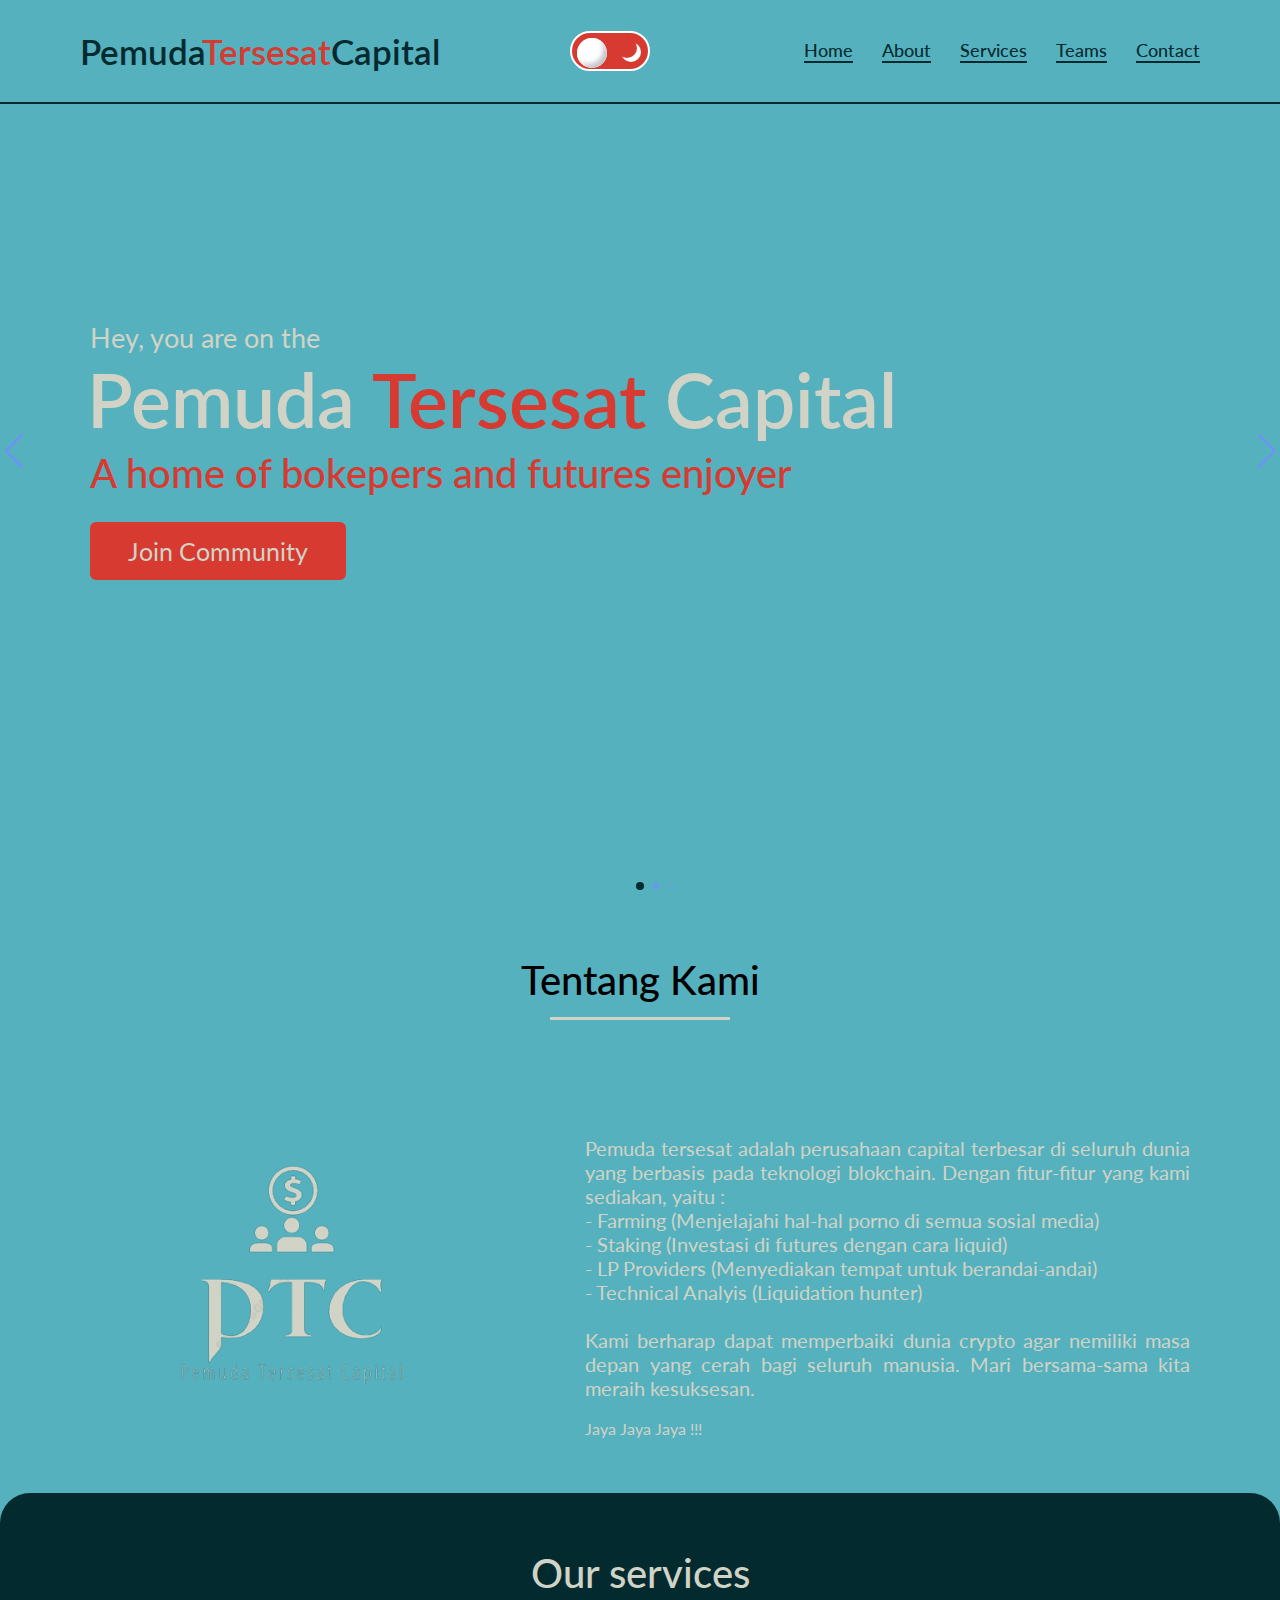
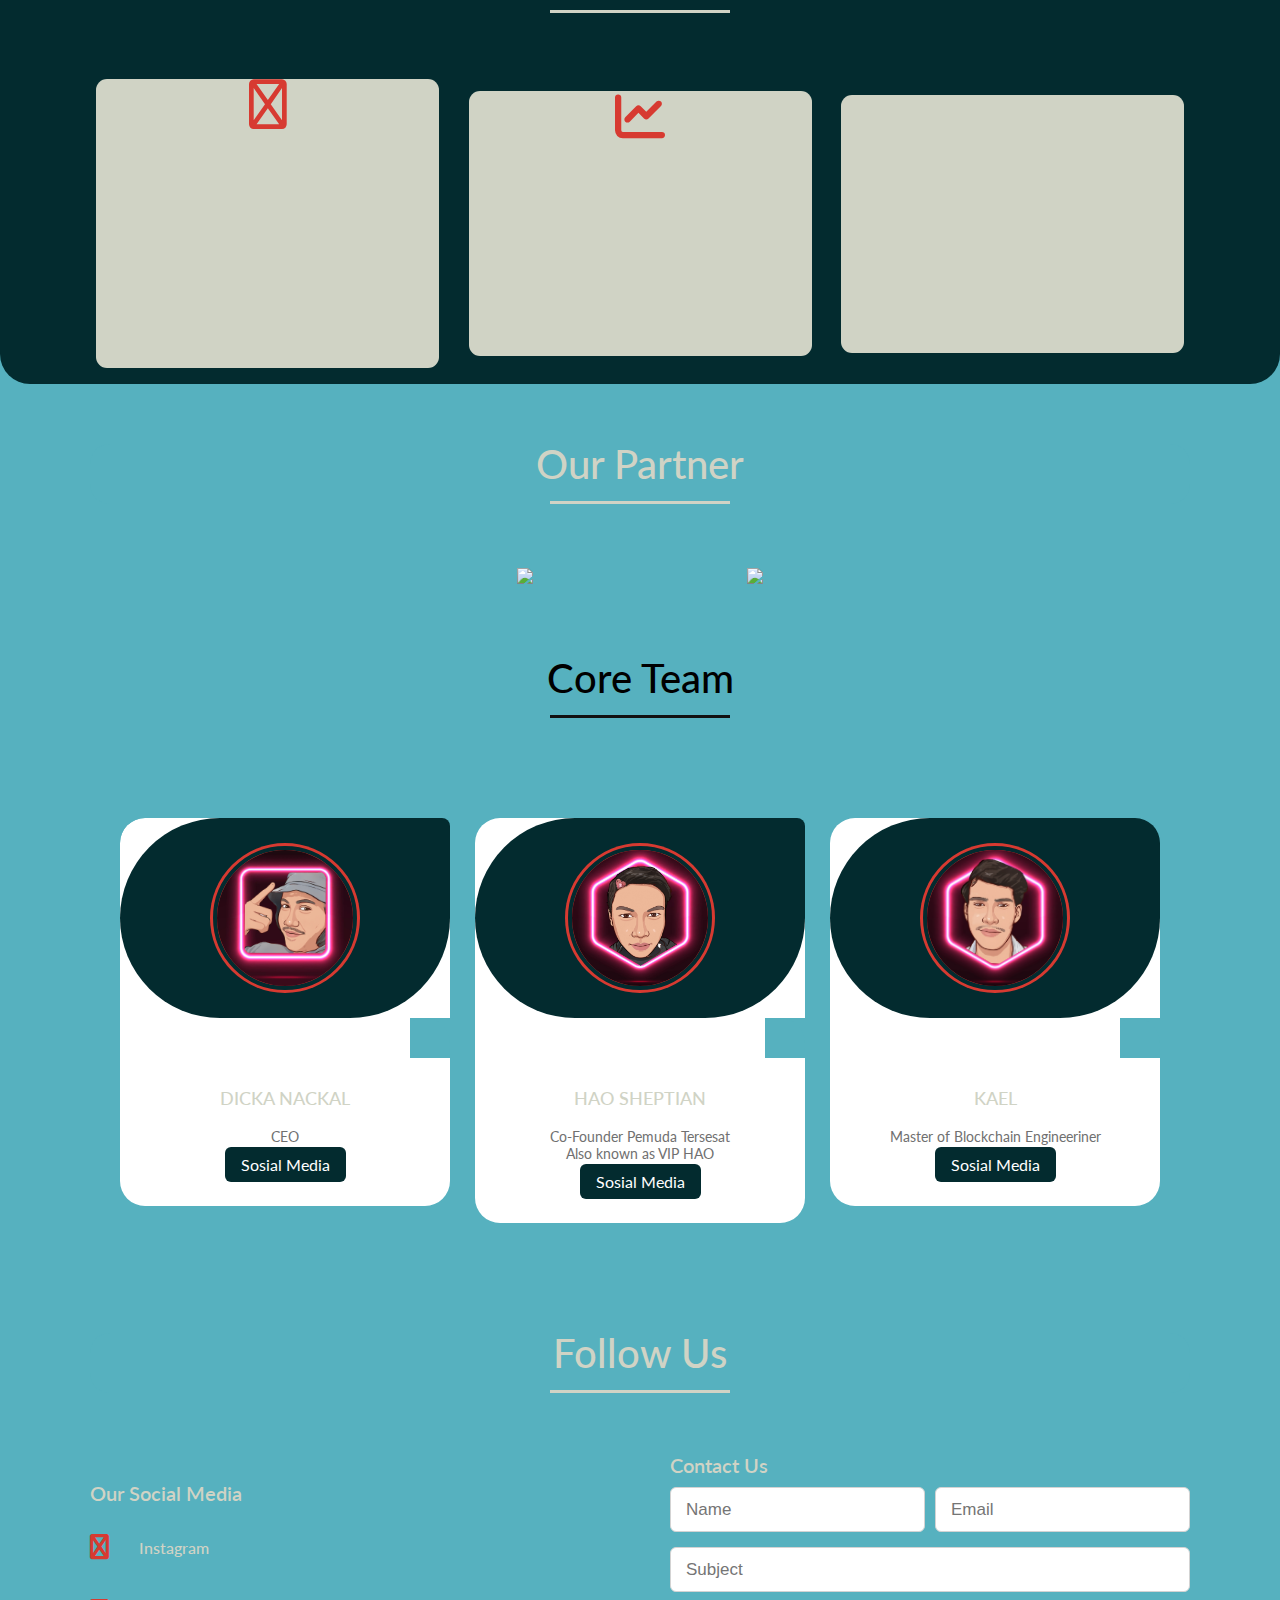
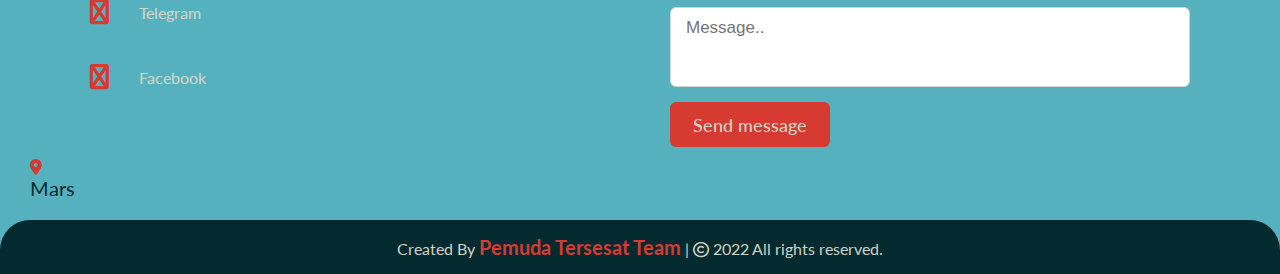
==== commit 8d9067fc: "Add files via upload" ====
--- a/index.html
+++ b/index.html
@@ -120,49 +120,39 @@
     <!-- partners section start -->
     <section class="partner" id="partner">
         <div class="max-width">
-            <h2 class="title">Our Partner</h2>
-            <div class="partner-content">
-                <div class="column left">
-                    <div class="text">Here is our Partner and Investors</div>
-                   
-                </div
-                <div class="column right">
+      <h2 class="title">Our Partner</h2>
+         <div class="partner-content">
+          
+                <div class="bars">
+                        <div class="info"> <a href ="https://www.brazzer.com"><img src="img/brazzer.png" alt=""> </a>
+                        </div>
+                    </div>
+                    
+                    <div class="bars">
+                        <div class="info"> <a href ="https://www.michat.sg"><img src="img/michat.jpg" alt=""> </a>
+                        </div>
+                    </div>
+           <div class="bars">
+      <div class="info">
+     <a href="https://xnxx.com"><img src="img/xnxx.jpg"></a>
+
+                        </div>
+                    </div>
+      <div class="bars">
+       <div class="info"><a href="https://www.pornhub.com"><img src="img/pornhub.jpg">
+                   </a>
+                        </div>
+                    </div>  
+    <div class="bars">
+       <div class="info">
+     <a href="https://nekopoi.care"> </img src="img/nekopoi.jpg"></a>
+                 
+                        </div>
+                    </div>
                     <div class="bars">
                         <div class="info">
-                       <span>VIP HAO</span>
-                      <span>
-                        
-                      </span>
-                        </div>
-                        <div class="line partner1"></div>
-                    </div>
-                    <div class="bars">
-                        <div class="info">
-                            <span>Partner 2 Siapa?</span>
-
-                        </div>
-                        <div class="line partner2"></div>
-                    </div>
-                    <div class="bars">
-                        <div class="info">
-                            <span>Partner 3 Siapa ?</span>
-                  
-                        </div>
-                        <div class="line partner3"></div>
-                    </div>
-                    <div class="bars">
-                        <div class="info">
-                            <span>Partner 4 Siapa?</span>
-                 
-                        </div>
-                        <div class="line partner4"></div>
-                    </div>
-                    <div class="bars">
-                        <div class="info">
-                            <span>Partner 5 Siapa?</span>
                    
                         </div>
-                        <div class="line partner5"></div>
                     </div>
                 </div>
             </div>
--- a/darkmode/darkmode.css
+++ b/darkmode/darkmode.css
@@ -0,0 +1,272 @@
+body {
+  transition: 0.3s;
+  margin: 0;
+  padding: 0;
+  background-color: #56B1BF;
+  color:black;
+}
+
+.dark .navbar{
+  background-color: #032B2F;
+}
+.dark .navbar .logo a{
+    color: #D0D3C5;
+    font-size: 35px;
+    font-weight: 600;
+}
+.navbar .logo a span{
+    color: #D73A31;
+    transition: all 0.3s ease;
+}
+.dark .navbar .menu li a{
+  color: #D0D3C5;
+}
+h1 {
+  font-size: 70px;
+  line-height: 70px;
+  font-weight: 300;
+  margin: 10px 0;
+}
+
+.dark .services .title,
+.teams .title, .partner .title, .about .title, .contact .title{
+    background: #56B1BF;
+    border-radius: 20px;
+}
+.dark .services .content,
+.teams .content, .partner .content, .about .content, .contact .content{
+    background: #56B1BF;
+    border-radius: 20px;
+}
+
+h2 {
+  font-size: 40px;
+  line-height: 40px;
+  font-weight: 300;
+  margin: 50px 0 10px 0;
+}
+
+p {
+  margin: 0px;
+  font-size: 20px;
+}
+
+a {
+  color:rgb(162, 0, 255);
+  font-size: 20px;
+  text-decoration: none;
+  font-weight: 100;
+}
+
+.dark a {
+  color:#D73A31;
+}
+
+.switch {
+  width: 80px;
+  height: 40px;
+  border: 2px solid white;
+  border-radius: 20px;
+  background-color: #D73A31;
+  position: relative;
+}
+
+.flicker {
+  width: 30px;
+  height: 30px;
+  border-radius: 15px;
+  background-color: rgb(255, 255, 255);
+  position: absolute;
+  top: 5px;
+  left: 5px;
+  transition: 0.3s;
+  box-shadow: 
+    inset 4px 4px 4px rgb(255,255,255),
+    inset -4px -4px 4px rgb(195 193 198 / 90%);
+}
+
+.dark {
+  background-color: #032B2F;
+  transition: 0.3s;
+}
+
+.moon {
+  width: 20px;
+  height: 20px;
+  border-radius: 10px;
+  box-shadow: 4px 4px 0 0 rgb(255, 255, 255);
+  position: absolute;
+  top: 5px;
+  left: 45px;
+}
+
+.dark .flicker {
+  transform: translateX(40px);
+}
+
+.dark > * {
+ color:rgb(57, 57, 57);
+}
+
+.main {
+  height: 80vh;
+  display: flex;
+  flex-direction: row;
+  justify-content: space-between;
+  align-items: center;
+  padding: 30px;
+}
+
+
+.square {
+  width: 98%;
+  margin: 1%;
+  height: 350px;
+  background-color: rgb(255, 255, 255);
+  text-align: center;
+}
+
+.dark .square {
+  background-color: rgb(71, 71, 71);
+}
+
+.sub-section {
+  display: flex;
+  flex-wrap: wrap;
+}
+
+.hero-image {
+  position: relative;
+  width: 50%;
+  height: 350px;
+  display: block;
+  margin-bottom: 100px;
+}
+
+.cube {
+  position: absolute;
+  width: 80px;
+  height: 80px;
+  transform: rotate(-25deg) skew(25deg);
+}
+
+.cube:before {
+  position: absolute;
+  content: "";
+  width: 21px;
+  height: 100%;
+  transform: skewY(-45deg);
+  left: -20px;
+  bottom: -10px;
+}
+
+.cube:after {
+  position: absolute;
+  content: "";
+  width: 100%;
+  height: 21px;
+  transform: skewX(-45deg);
+  left: -10px;
+  bottom: -20px;
+}
+
+#html {
+  left: 100px;
+  bottom: 80px;
+  background-image: url("images/html-square.png");
+  background-size: cover;
+  background-color: rgb(175, 119, 227);
+  box-shadow: -60px 60px 20px rgb(50 50 50/ 15%);
+}
+
+#html:before {
+  background-color: rgb(189, 154, 221);
+}
+
+#html:after {
+  background-color: rgb(205, 188, 221);
+}
+
+#css {
+  left: 250px;
+  bottom: 240px;
+  background-image: url("images/css-square.png");
+  background-size: cover;
+  background-color: rgb(227, 119, 191);
+  box-shadow: -100px 100px 20px rgb(50 50 50/ 15%);
+}
+
+#css:before {
+  background-color: rgb(221, 154, 207);
+}
+
+#css:after {
+  background-color: rgb(221, 188, 211);
+}
+
+#javascript {
+  left: 450px;
+  bottom: 200px;
+  background-image: url("images/javascript-square.png");
+  background-size: cover;
+  background-color: rgb(119, 227, 186);
+  box-shadow: -40px 40px 20px rgb(50 50 50/ 15%);
+}
+
+#javascript:before {
+  background-color: rgb(154, 221, 202);
+}
+
+#javascript:after {
+  background-color: rgb(188, 221, 212);
+}
+
+
+#react {
+  left: 350px;
+  bottom: 40px;
+  background-image: url("images/react-square.png");
+  background-size: cover;
+  background-color: rgb(119, 193, 227);
+  box-shadow: -80px 80px 20px rgb(50 50 50/ 15%);
+}
+
+#react:before {
+  background-color: rgb(154, 189, 221);
+}
+
+#react:after {
+  background-color: rgb(188, 200, 221);
+}
+
+.dark footer {
+    display: flex;
+    justify-content: center;
+    background-color: #55B1BF;
+}
+.dark footer span, .dark footer span a {
+  background-color: #55B1BF;
+}
+
+.dark .location-tex{
+  color: white;
+}
+
+
+@media only screen and (min-width: 970px) {
+  .main-text {
+    width: 50%;
+  }
+
+  .square {
+    width: 48%;
+    margin: 1%;
+    height: 600px;
+  }
+}
+
+@media only screen and (max-width: 1300px) {
+  .hero-image {
+    display: none;
+  }
+}
--- a/css/style.css
+++ b/css/style.css
@@ -5,7 +5,6 @@
     padding: 0;
     font-family: 'Lato', sans-serif;
     box-sizing: border-box;
-    background-color: #032B2F;
     text-decoration: none;
 }
 html{
@@ -86,8 +85,9 @@
 .navbar{
     position: fixed;
     width: 100%;
+    background-color: #56B1BF;
     z-index: 999;
-    border-bottom: 2px solid #08708A;
+    border-bottom: 2px solid #032B2F;
     padding: 30px 0 ;
     font-family: 'Ubuntu', sans-serif;
     transition: all 0.3s ease;
@@ -102,7 +102,7 @@
     justify-content: space-between;
 }
 .navbar .logo a{
-    color: #D0D3C5;
+    color: #032B2F;
     font-size: 35px;
     font-weight: 600;
 }
@@ -120,7 +120,7 @@
 .navbar .menu li a{
     border-bottom: 2px solid;
     display: block;
-    color: #D0D3C5;
+    color: #032B2F;
     font-size: 18px;
     font-weight: 500;
     margin-left: 25px;
@@ -258,7 +258,7 @@
 .about .about-content .right a{
     display: inline-block;
     background: #D73A31;
-    color: #08708A;
+    color: #032B2F;
     font-size: 20px;
     font-weight: 500;
     padding: 10px 30px;
@@ -275,7 +275,7 @@
 /* services section styling */
 .services, .teams{
     color:#D0D3C5;
-    background: #08708A;
+    background: #032B2F;
     border-radius: 30px;
     border-bottom-left-radius: 30px;
 }
@@ -300,7 +300,7 @@
     transition: all 0.3s ease;
 }
 .services .serv-content .card a{
-  color: black;
+  color: #032B2F;
   position: center;
 }
 .services .serv-content .card:hover{
@@ -436,7 +436,7 @@
   top: 0;
   height: 100%;
   width: 100%;
-  background-color: #08708A;
+  background-color: #032B2F;
   border-radius: 2500px 200px 2500px 2500px;
 }
 .overlay::before,
@@ -447,11 +447,11 @@
   bottom: -40px;
   height: 40px;
   width: 40px;
-  background-color: #08708A;
+  background-color: #56B1BF;
 }
 .overlay::after{
   border-radius: 25% 25px 25% 25%;
-  background-color: white;
+  background-color: #56B1BF;
 }
 .card-image{
   position: relative;
@@ -466,7 +466,7 @@
   width: 100%;
   object-fit: cover;
   border-radius: 50%;
-  border: 4px solid #08708A;
+  border: 4px solid #032B2F;
 }
 .name{
   font-size: 18px;
@@ -483,7 +483,7 @@
   font-size: 16px;
   color: #FFF;
   padding: 8px 16px;
-  background-color: #08708A;
+  background-color: #032B2F;
   border-radius: 6px;
   margin: 14px;
   margin-top: 2px;
@@ -499,7 +499,7 @@
   transition: color 0.3s ease;
 }
 .swiper-navBtn:hover{
-  color: #08708A;
+  color: #032B2F;
 }
 .swiper-navBtn::before,
 .swiper-navBtn::after{
@@ -516,7 +516,7 @@
   opacity: 1;
 }
 .swiper-pagination-bullet-active{
-  background-color: #08708A;
+  background-color: #032B2F;
 }
 
 @media screen and (max-width: 768px) {
@@ -555,7 +555,7 @@
   color: #D73A31;
 }
 .location-text{
-  color: white;
+  color: #032B2F;
 }
 .contact .contact-content .row{
     display: flex;
@@ -600,7 +600,7 @@
     outline: none;
     padding: 0 15px;
     font-size: 17px;
-    color: white;
+    color: #032B2F;
     font-family: 'arial', sans-serif;
     transition: all 0.3s ease;
 }
@@ -611,7 +611,7 @@
 .contact .right form .textarea textarea{
   padding-top: 10px;
   resize: none;
-  color: white;
+  color: #032B2F;
 }
 .contact .right form .button-area{
   display: flex;
@@ -638,18 +638,18 @@
 }
 /* footer section styling */
 footer{
-    background: #08708A;
+    background: #032B2F;
     padding: 15px 23px;
     color: #D0D3C5;
     text-align: center;
 }
 footer span{
-  background-color: #08708A;
+  background-color: #032B2F;
 }
   footer span a{
     color: #D73A31;
     font-weight: bold;
-    background-color: #08708A;
+    background-color: #032B2F;
     text-decoration: none;
 }
 footer span a:hover{
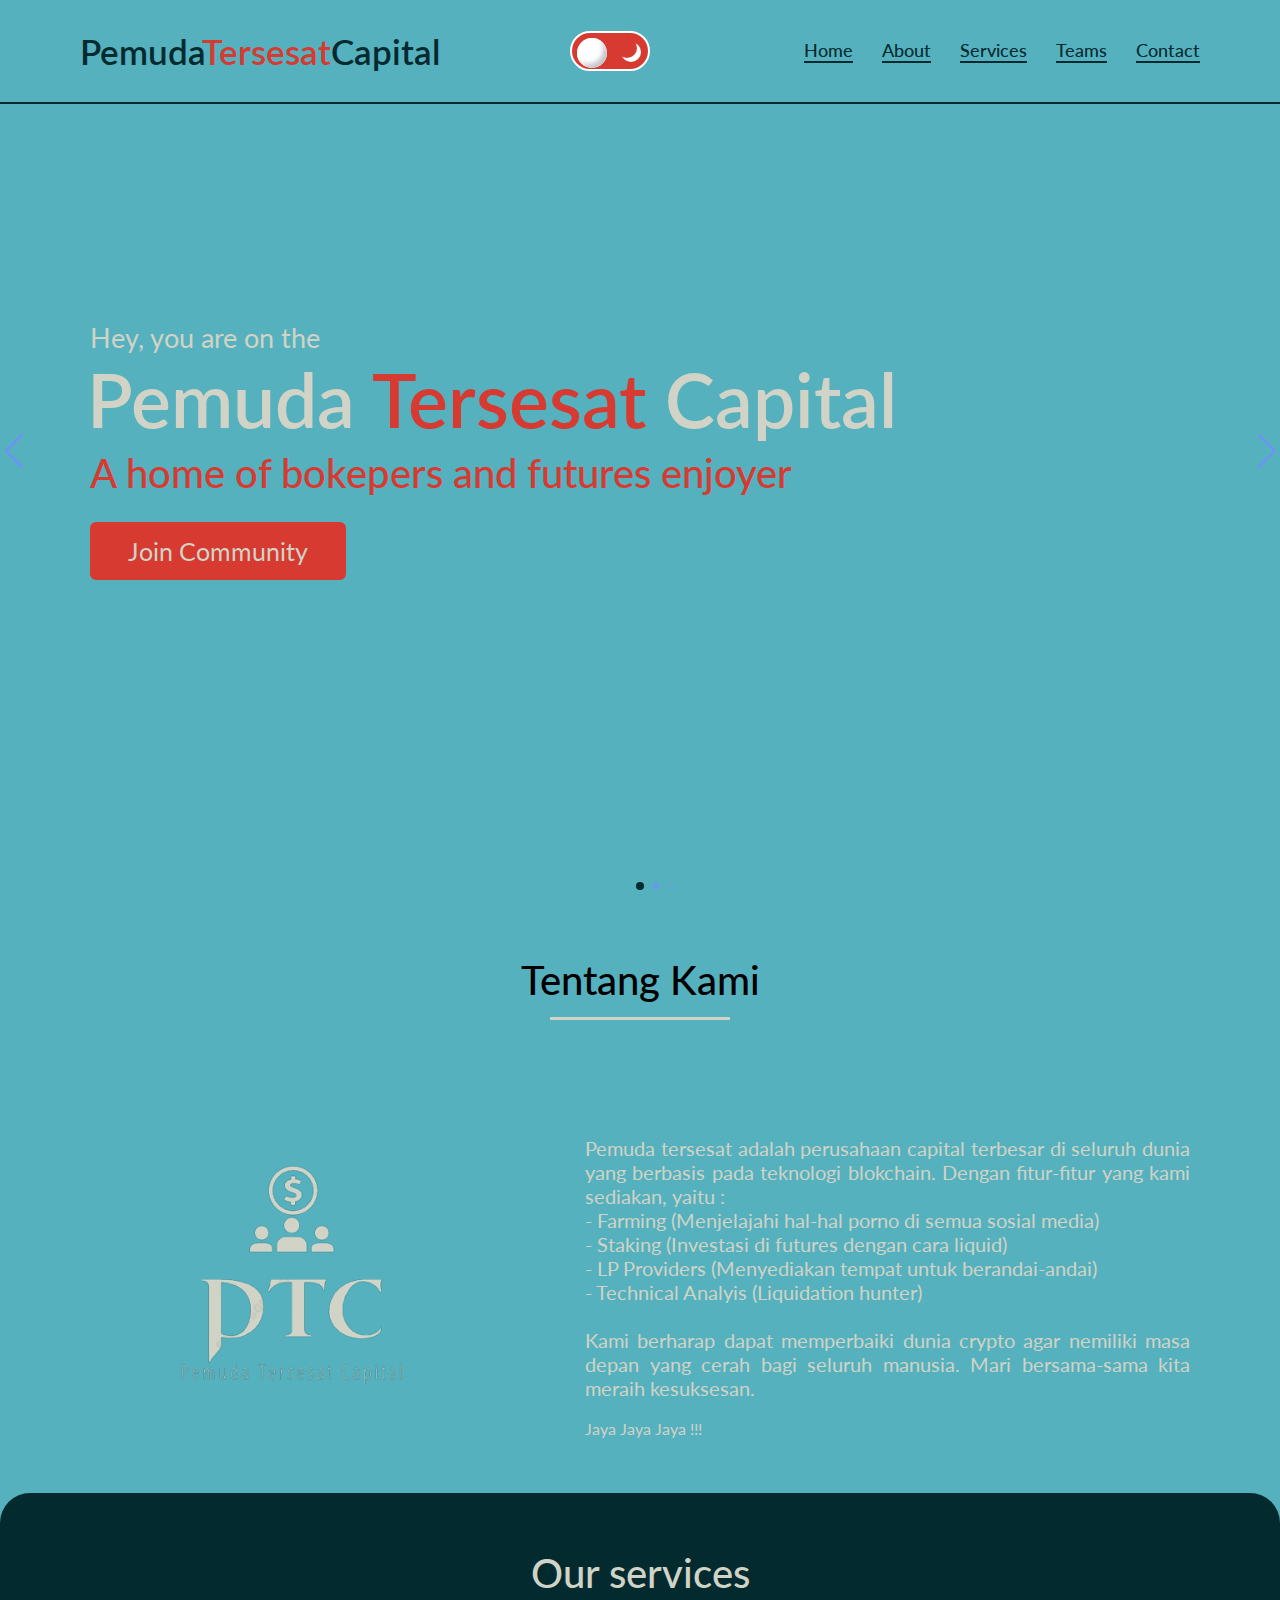
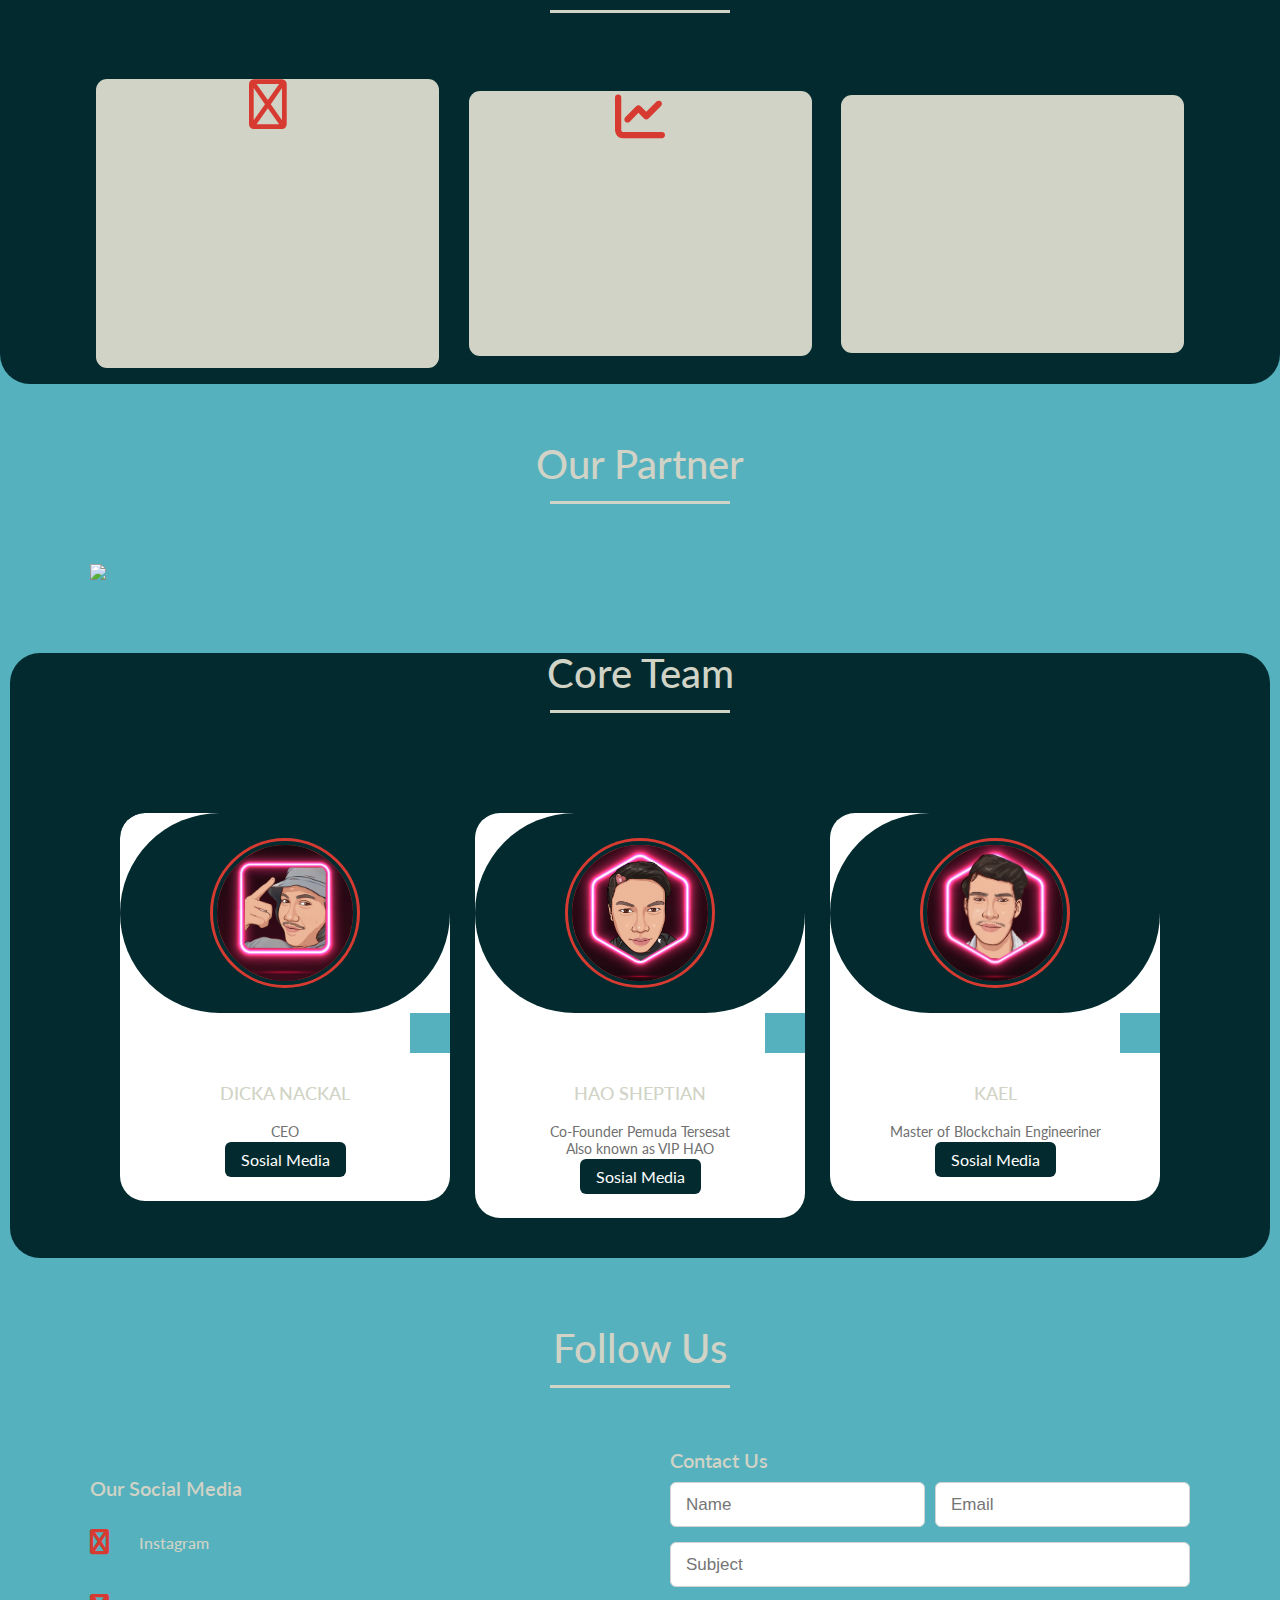
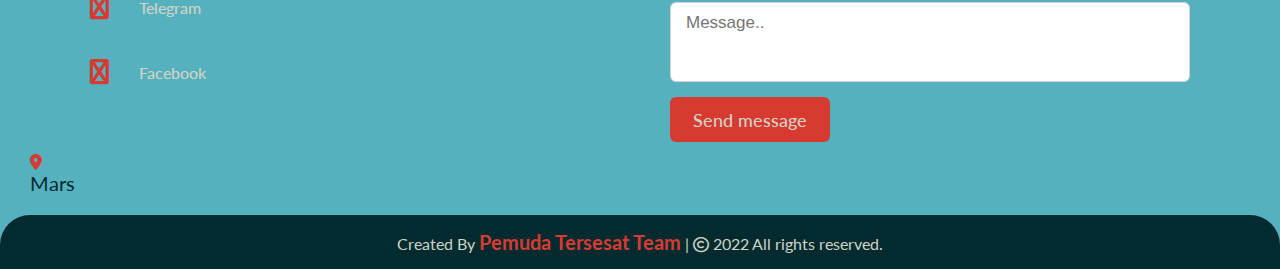
==== commit a58291eb: "Update index.html" ====
--- a/index.html
+++ b/index.html
@@ -123,34 +123,21 @@
       <h2 class="title">Our Partner</h2>
          <div class="partner-content">
           
-                <div class="bars">
-                        <div class="info"> <a href ="https://www.brazzer.com"><img src="img/brazzer.png" alt=""> </a>
-                        </div>
+     
+
+      
                     </div>
                     
-                    <div class="bars">
-                        <div class="info"> <a href ="https://www.michat.sg"><img src="img/michat.jpg" alt=""> </a>
-                        </div>
-                    </div>
-           <div class="bars">
-      <div class="info">
-     <a href="https://xnxx.com"><img src="img/xnxx.jpg"></a>
-
-                        </div>
-                    </div>
+                                            
+    
+  
       <div class="bars">
-       <div class="info"><a href="https://www.pornhub.com"><img src="img/pornhub.jpg">
-                   </a>
+       <div class="info"><img src="img/lonteshop.jpg">
+                  
                         </div>
                     </div>  
-    <div class="bars">
-       <div class="info">
-     <a href="https://nekopoi.care"> </img src="img/nekopoi.jpg"></a>
-                 
-                        </div>
-                    </div>
-                    <div class="bars">
-                        <div class="info">
+
+
                    
                         </div>
                     </div>
--- a/css/style.css
+++ b/css/style.css
@@ -35,7 +35,7 @@
     padding: 0 80px;
     margin: auto;
 }
-.section .about, .services, .partner,.teams, .contact, footer{
+.section .about, .services, .partner,.team, .contact, footer{
     color: #D0D3C5;
     border-top-left-radius: 30px;
     border-top-right-radius: 30px;
@@ -273,19 +273,19 @@
 }
 
 /* services section styling */
-.services, .teams{
+.services, .team{
     color:#D0D3C5;
     background: #032B2F;
     border-radius: 30px;
     border-bottom-left-radius: 30px;
 }
 .services .title::before,
-.teams .title::before, .partner .title::before, .about .title::before, .contact .title::before {
+.team .title::before, .partner .title::before, .about .title::before, .contact .title::before {
     background: #D0D3C5;
 }
 .services .title::after,
-.teams .title::after{
-    background-color: #032B2F;
+.team .title::after{
+    background-color: white;
     content: "";
 }
 
@@ -386,22 +386,9 @@
     top: 0;
     background: #D73A31;
 }
-.partner-content .right .partner1::before{
-    width: 50%;
-}
-.partner-content .right .partner2::before{
-    width: 50%;
-}
-.partner-content .right .partner3::before{
-    width: 50%;
-}
-.partner-content .right .partner4::before{
-    width: 50%;
-}
-.partner-content .right .partner5::before{
-    width: 50%;
-}
-
+.partner-content img{
+  width: 200px;
+}
 /*team scroll horizontal*/
 
 .slide-container{
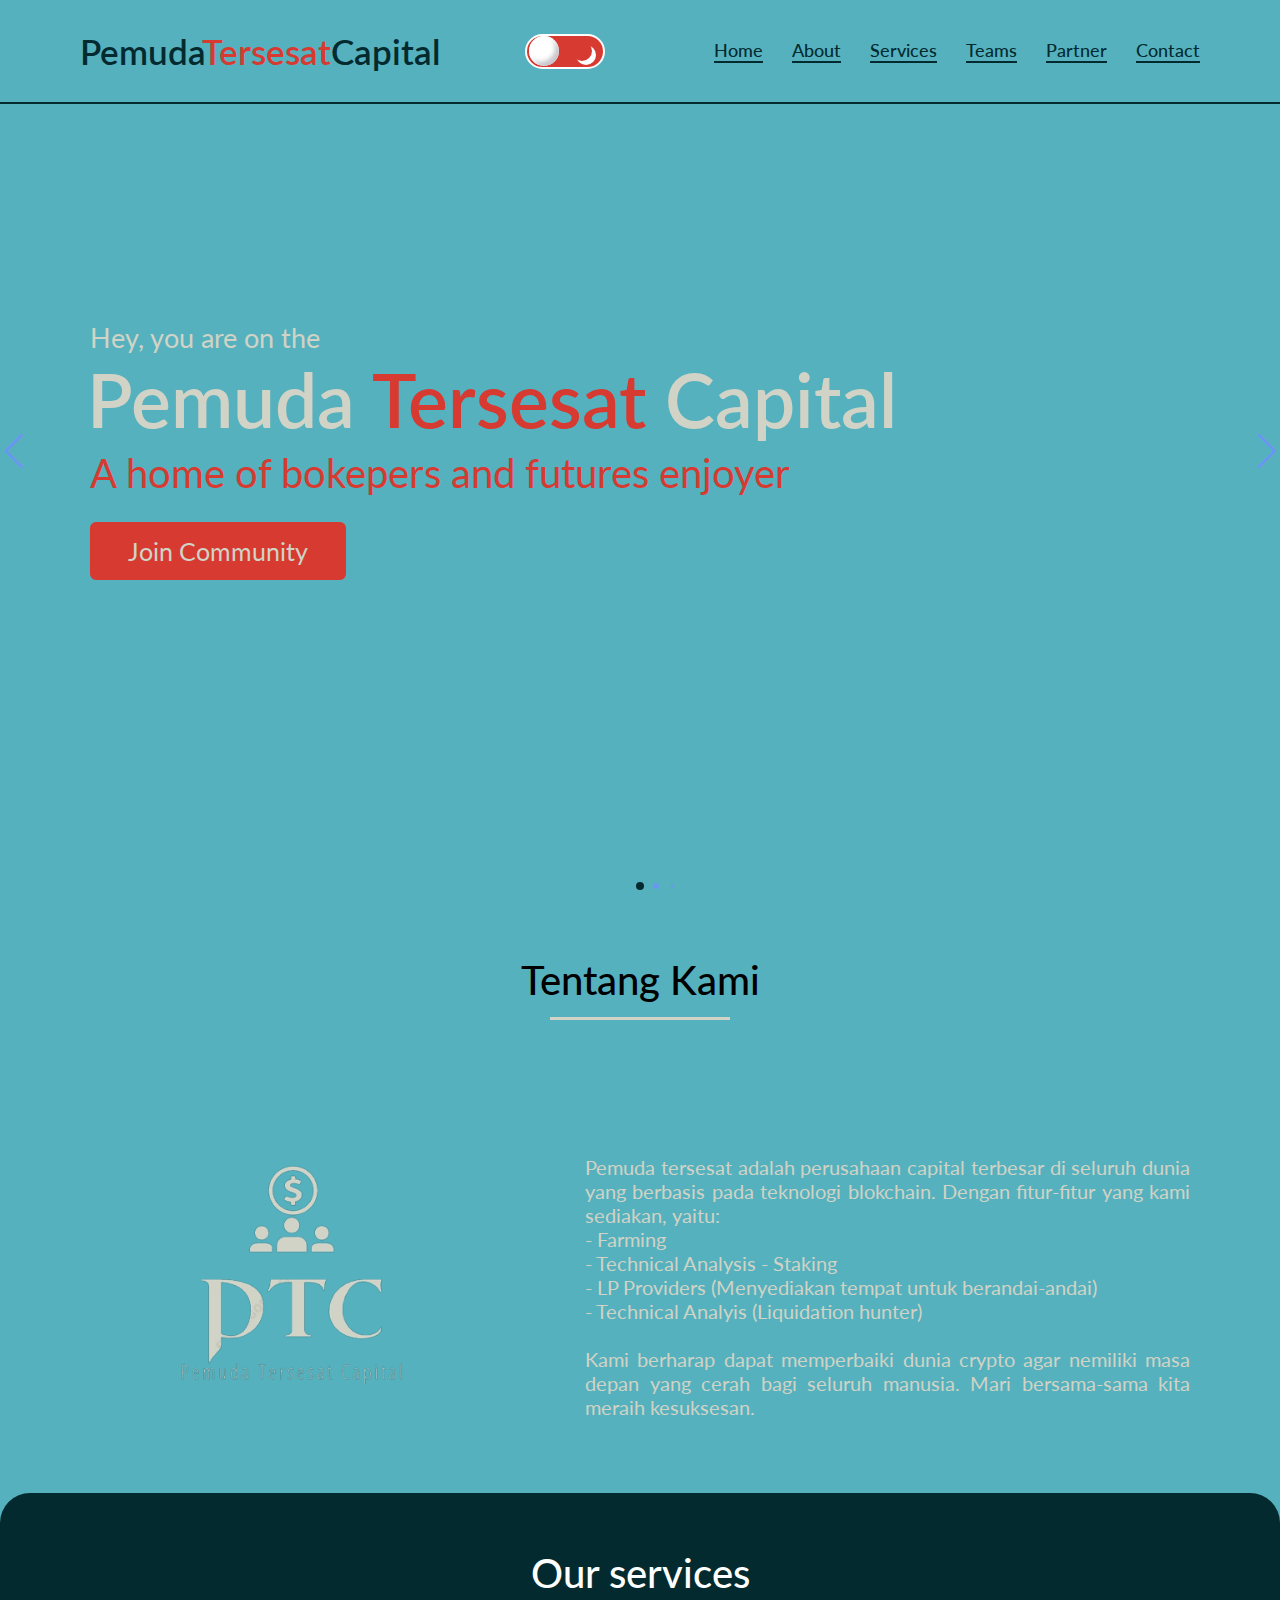
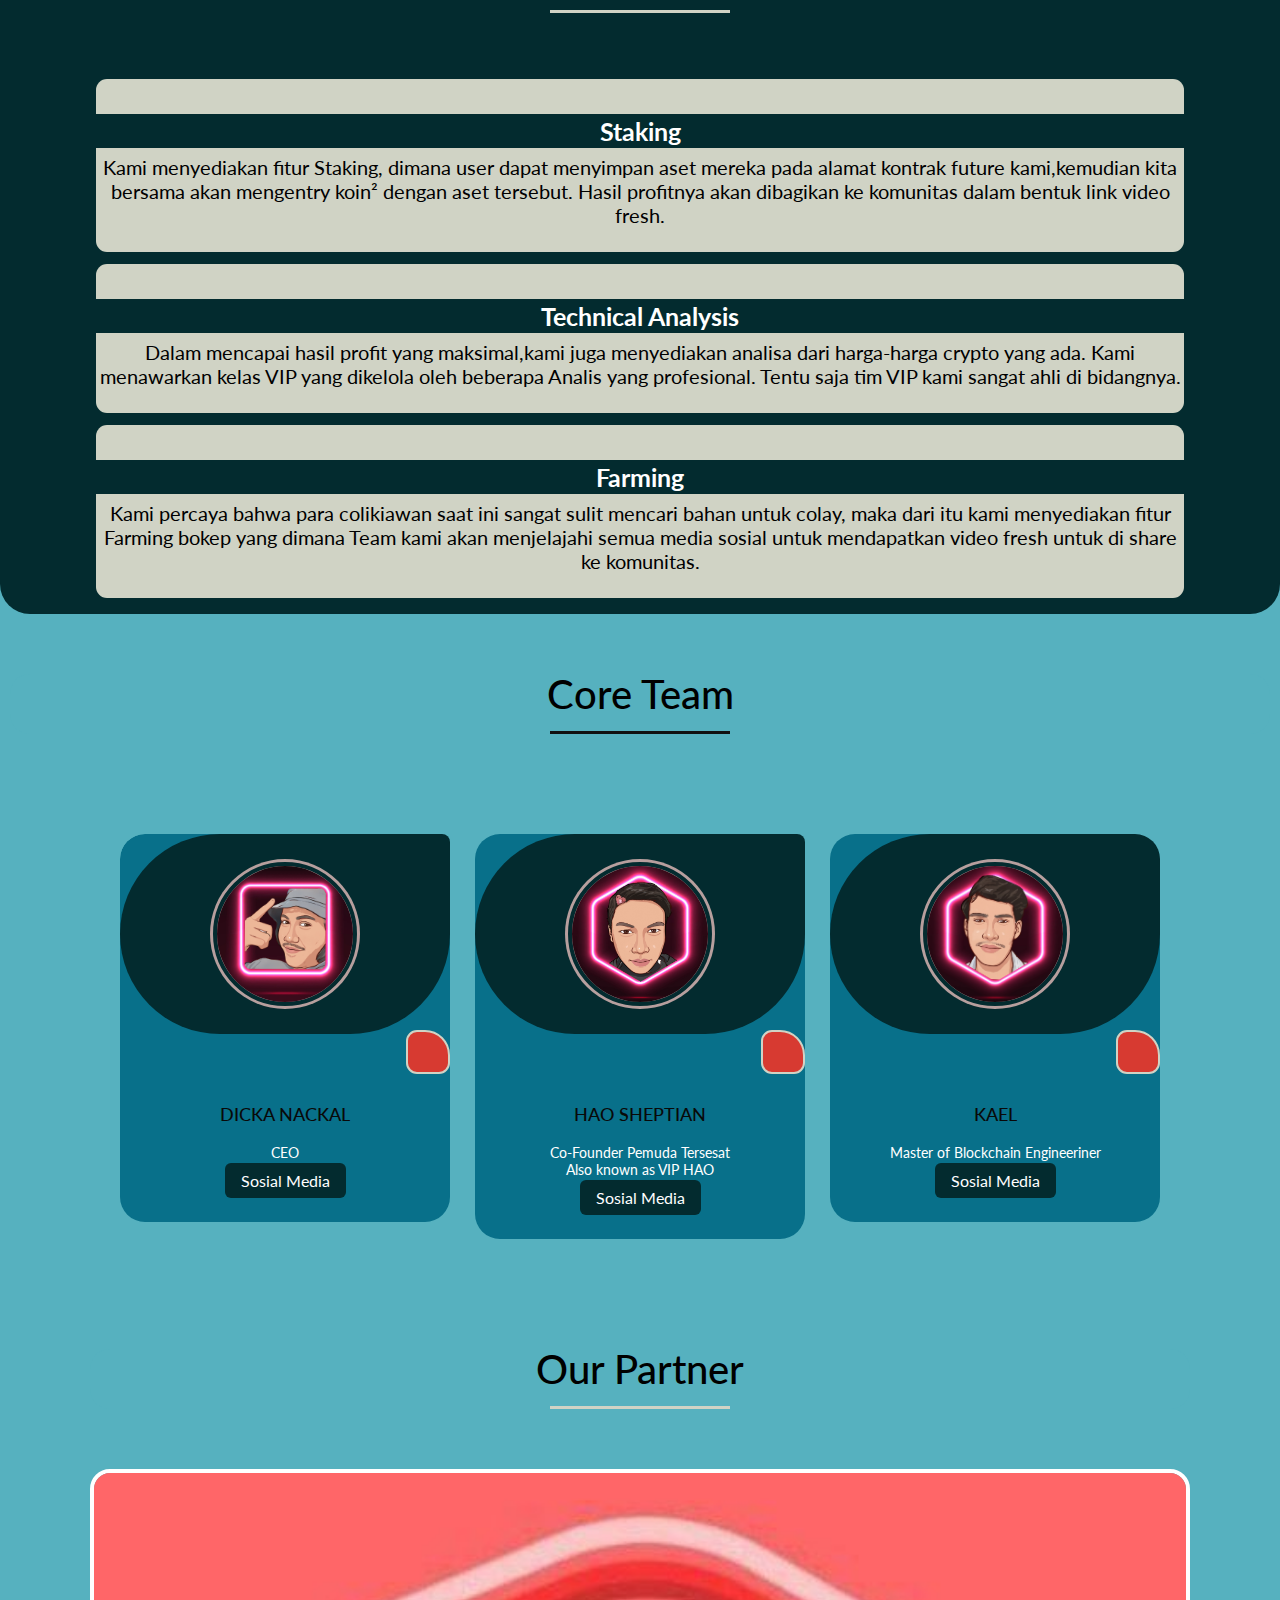
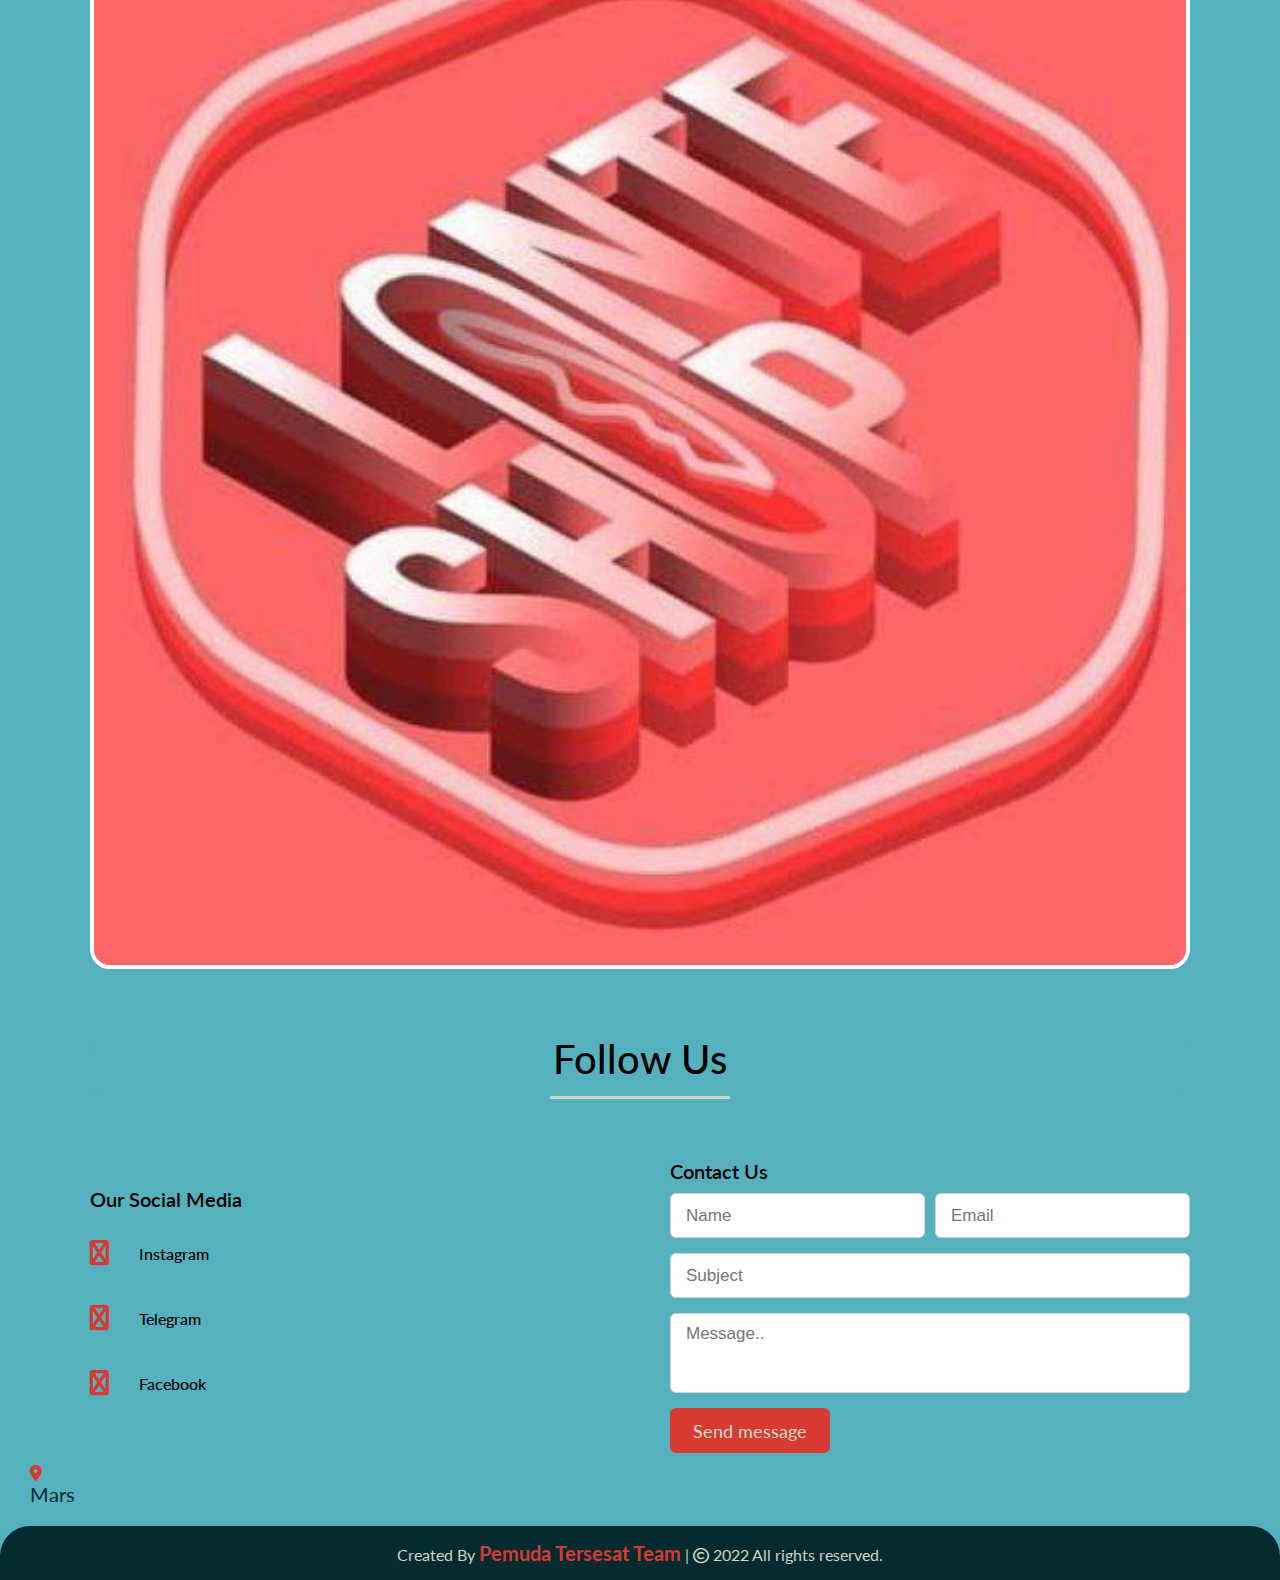
==== commit 75943f8d: "Add files via upload" ====
--- a/index.html
+++ b/index.html
@@ -33,16 +33,17 @@
                 <li><a href="#home" class="menu-btn">Home</a></li>
                 <li><a href="#about" class="menu-btn">About</a></li>
                 <li><a href="#services" class="menu-btn">Services</a></li>
-               
                 <li><a href="#team" class="menu-btn">Teams</a></li>
+                <li><a href="#partner" class="menu-btn">Partner</a></li>
                 <li><a href="#contact" class="menu-btn">Contact</a></li>
+                
             </ul>
             <div class="menu-btn">
                 <i class="fas fa-bars"></i>
             </div>
         </div>
     </nav>
-
+ </body>
     <!-- home section start -->
     <section class="home" id="home">
         <div class="max-width">
@@ -50,7 +51,7 @@
                 <div class="text-1">Hey, you are on the </div>
                 <div class="text-2">Pemuda <span>Tersesat</span> Capital</div>
                 <div class="text-3">A home of bokepers and futures enjoyer <span class="typing"></span></div>
-                <a href="https://">Join Community</a>
+                <a href="https://t.me/PecosystemV2">Join Community</a>
             </div>
         </div>
     </section>
@@ -65,20 +66,19 @@
                 </div>
                 <div class="column right">
                     <div class="text"> <span class="typing-2"></span></div>
-                    <p>Pemuda tersesat adalah perusahaan capital terbesar di seluruh dunia yang berbasis pada teknologi blokchain. Dengan fitur-fitur yang kami sediakan, yaitu :
+                    <p>Pemuda tersesat adalah perusahaan capital terbesar di seluruh dunia yang berbasis pada teknologi blokchain. Dengan fitur-fitur yang kami sediakan, yaitu:
                     <br>
-- Farming (Menjelajahi hal-hal porno di semua sosial media)
+- Farming 
 <br>
-- Staking (Investasi di futures dengan cara liquid)
+- Technical Analysis 
+- Staking 
 <br>
 - LP Providers (Menyediakan tempat untuk berandai-andai)
 <br>
 - Technical Analyis (Liquidation hunter)
 <br><br>
 Kami berharap dapat memperbaiki dunia crypto agar nemiliki masa depan yang cerah bagi seluruh manusia.
-  Mari bersama-sama kita meraih kesuksesan.</p><br><span class="jaya">
-                    Jaya Jaya Jaya !!!
-                    </span>
+  Mari bersama-sama kita meraih kesuksesan.</p>
                 </div>
             </div>
         </div>
@@ -91,57 +91,29 @@
             <div class="serv-content">
                 <div class="card">
                     <div class="box">
-                        <i class="far fa-piggy-bank"></i>
-                        <div class="text">Staking</div>
-          	<p>Kami menyediakan fitur Staking, dimana user dapat menyimpan aset mereka pada alamat kontrak kami.
-          	Kemudian kami akan Entry Futures dengan Aset itu, kemudian akan melikuidasinya yang bertujuan menyimpan asset para investor di BINANCE</p>
+                        <i class=""></i>
+                        <div class="text"><b>Staking</b></div>
+          	<p>
+Kami menyediakan fitur Staking, dimana user dapat menyimpan aset mereka pada alamat kontrak future kami,kemudian kita bersama akan mengentry koin² dengan aset tersebut.  
+Hasil profitnya akan dibagikan ke komunitas dalam bentuk link video fresh.</p>
 			
                     </div>
                 </div>
                 <div class="card">
                     <div class="box">
-                        <i class="fas fa-chart-line"></i>
-                        <div class="text">Technical Analysis</div>
-                        <p>Dalam mencapai hasil profit yang maksimal, kami juga menyediakan analisa dari harga-harga crypto yang ada. Kami menawarkan kelas VIP yang dikelola oleh beberapa Analis yang profesional. Tentu saja tim VIP kami sangat ahli di bidangnya</p>
+                        <i class = ""></i>
+                        <div class="text"><b>Technical Analysis</b></div>
+                        <p>Dalam mencapai hasil profit yang maksimal,kami juga menyediakan analisa dari harga-harga crypto yang ada. Kami menawarkan kelas VIP yang dikelola oleh beberapa Analis yang profesional. Tentu saja tim VIP kami sangat ahli di bidangnya.</p>
                     </div>
                 </div>
                 <div class="card">
                     <div class="box">
-                        <i class="fas fa-farm"></i>
-                        <div class="text">Farming</div>
-                        <p>Kami percaya bahwa para colikiawan saat ini sangat sulit mencari bahan untuk colay, maka dari itu kami menyediakan fitur Farming bokep yang dimana Team kami akan menjelajahi semua media sosial untuk mendapatkan video fresh untuk di share ke komunitas..</p>
+                        <i class=""></i>
+                        <div class="text"><b>Farming</b></div>
+                        <p>Kami percaya bahwa para colikiawan saat ini sangat sulit mencari bahan untuk colay, maka dari itu kami menyediakan fitur Farming bokep yang dimana Team kami akan menjelajahi semua media sosial untuk mendapatkan video fresh untuk di share ke komunitas.</p>
                     </div>
                 </div>
                </div>
-            </div>
-        </div>
-    </section>
-
-    <!-- partners section start -->
-    <section class="partner" id="partner">
-        <div class="max-width">
-      <h2 class="title">Our Partner</h2>
-         <div class="partner-content">
-          
-     
-
-      
-                    </div>
-                    
-                                            
-    
-  
-      <div class="bars">
-       <div class="info"><img src="img/lonteshop.jpg">
-                  
-                        </div>
-                    </div>  
-
-
-                   
-                        </div>
-                    </div>
-                </div>
             </div>
         </div>
     </section>
@@ -294,12 +266,30 @@
                     </div>
                 </div>
             </div>
+           </div>
           </section>
             <div class="swiper-button-next swiper-navBtn"></div>
             <div class="swiper-button-prev swiper-navBtn"></div>
             <div class="swiper-pagination"></div>
         </div>
-    </body>
+
+
+    <!-- partners section start -->
+    <section class="partner" id="partner">
+        <div class="max-width">
+            <h2 class="title">Our Partner</h2>
+           <div class="partner-content">
+               <div class="column left">
+               </div>
+               <img src="img/lonteshop.jpg" alt="LonteShop">
+                        <div class="line partner"></div>
+                    </div>
+                    <div class="bars">
+                        <div class="info">
+                </div>
+            </div>
+        </div>
+    </section>
 
     <!-- contact section start -->
     <section class="contact" id="contact">
--- a/darkmode/darkmode.css
+++ b/darkmode/darkmode.css
@@ -6,6 +6,7 @@
   color:black;
 }
 
+
 .dark .navbar{
   background-color: #032B2F;
 }
@@ -29,14 +30,17 @@
 }
 
 .dark .services .title,
-.teams .title, .partner .title, .about .title, .contact .title{
+.team .title, .partner .title, .about .title, .contact .title{
     background: #56B1BF;
     border-radius: 20px;
 }
 .dark .services .content,
-.teams .content, .partner .content, .about .content, .contact .content{
+.team .content, .partner .content, .about .content{
     background: #56B1BF;
     border-radius: 20px;
+}
+.dark .contact{
+  color: white
 }
 
 h2 {
@@ -52,7 +56,7 @@
 }
 
 a {
-  color:rgb(162, 0, 255);
+  color:rgba(26, 26, 26, 1);
   font-size: 20px;
   text-decoration: none;
   font-weight: 100;
@@ -64,7 +68,7 @@
 
 .switch {
   width: 80px;
-  height: 40px;
+  height: 35px;
   border: 2px solid white;
   border-radius: 20px;
   background-color: #D73A31;
@@ -77,8 +81,8 @@
   border-radius: 15px;
   background-color: rgb(255, 255, 255);
   position: absolute;
-  top: 5px;
-  left: 5px;
+  top: 0px;
+  left: 2px;
   transition: 0.3s;
   box-shadow: 
     inset 4px 4px 4px rgb(255,255,255),
@@ -105,7 +109,7 @@
 }
 
 .dark > * {
- color:rgb(57, 57, 57);
+ color:black;
 }
 
 .main {
@@ -248,7 +252,7 @@
   background-color: #55B1BF;
 }
 
-.dark .location-tex{
+.dark .location-text{
   color: white;
 }
 
--- a/css/style.css
+++ b/css/style.css
@@ -1,4 +1,4 @@
-/*  import google fonts */
+  /*  import google fonts */
 @import url('https://fonts.googleapis.com/css2?family=Lato&display=swap');
 *{
     margin: 0;
@@ -35,8 +35,8 @@
     padding: 0 80px;
     margin: auto;
 }
-.section .about, .services, .partner,.team, .contact, footer{
-    color: #D0D3C5;
+.section .about, .services, .partner,.teams, .contact, footer{
+    
     border-top-left-radius: 30px;
     border-top-right-radius: 30px;
     font-family: 'Lato', sans-serif;
@@ -170,11 +170,6 @@
 }
 
 
-
-
-
-
-
 /* home section styling */
 .home{
     display: flex;
@@ -209,7 +204,7 @@
 }
 .text-3{
     color: #D73A31;
-    font-weight: 500;
+    font-weight: 500px;
 }
 .home .home-content a{
     display: inline-block;
@@ -273,38 +268,57 @@
 }
 
 /* services section styling */
-.services, .team{
-    color:#D0D3C5;
+.services h2 {
+    color: white;
+}
+.services{
     background: #032B2F;
     border-radius: 30px;
     border-bottom-left-radius: 30px;
 }
+.teams{
+    font-size: 30px;
+    color: white;
+    border-radius: 30px;
+    border-bottom-left-radius: 30px;
+}
+.services .text{
+    font-size: 30px;
+    color: white;
+    padding: 2px;
+    background-color: #032B2F;
+}
 .services .title::before,
-.team .title::before, .partner .title::before, .about .title::before, .contact .title::before {
+.teams .title::before, .partner .title::before, .about .title::before, .contact .title::before
+{
     background: #D0D3C5;
 }
 .services .title::after,
-.team .title::after{
-    background-color: white;
+.teams .title::after{
+    background-color: #032B2F;
     content: "";
 }
-
+.services.serv-content .card p{
+  color: black;
+}
 .services .serv-content .card{
-    width: calc(33% - 20px);
+    width: calc(50%- 20px);
     background: #D0D3C5;
     text-align: center;
     margin: 6px;
     border-radius: 11px;
-    padding: 0px 0px;
+    padding: 25px 0 25px;
     cursor: pointer;
     transition: all 0.3s ease;
 }
 .services .serv-content .card a{
   color: #032B2F;
   position: center;
+  
 }
 .services .serv-content .card:hover{
     background: #56B1BF;
+    padding: 30px;
 }
 .services .serv-content .card .box{
     transition: all 0.3s ease;
@@ -314,12 +328,12 @@
     transform: scale(1.05);
 }
 .services .serv-content .card i{
-    font-size: 50px;
+    font-size: 20px;
     color: #D73A31;
     transition: color 0.3s ease;
 }
 .services .serv-content .card:hover i{
-    color: #D0D3C5;
+    color: black;
 }
 .services .serv-content .card .text{
     font-size: 25px;
@@ -332,8 +346,19 @@
 .partner .title::after{
   color: #D0DC35;
 }
+    .partner .partner-content {
+      border-radius: 3px solid;
+    }
+    .partner img{
+      width: 100%;
+      height: 100%;
+      border-radius: 20px;
+      border: 4px solid white;
+      align-items: center;
+    }
 .partner .partner-content .column{
     width: calc(50% - 30px);
+    position: center;
 }
 .partner .partner-content .left .text{
     font-size: 20px;
@@ -344,15 +369,15 @@
     text-align: justify;
 }
 .partner .partner-content .left a{
-    display: inline-block;
+    position: center;
     background: #D73A31;
-    color: #D0D3C5;
+    color: black;
     font-size: 18px;
     font-weight: 500;
     padding: 8px 16px;
     margin-top: 20px;
     border-radius: 6px;
-    border: 2px solid #D73A31;
+    border: 3px solid #D73A31;
     transition: all 0.3s ease;
 }
 .partner .partner-content .left a:hover{
@@ -386,9 +411,22 @@
     top: 0;
     background: #D73A31;
 }
-.partner-content img{
-  width: 200px;
-}
+.partner-content .right .partner1::before{
+    width: 50%;
+}
+.partner-content .right .partner2::before{
+    width: 50%;
+}
+.partner-content .right .partner3::before{
+    width: 50%;
+}
+.partner-content .right .partner4::before{
+    width: 50%;
+}
+.partner-content .right .partner5::before{
+    width: 50%;
+}
+
 /*team scroll horizontal*/
 
 .slide-container{
@@ -403,7 +441,7 @@
 }
 .card{
   border-radius: 25px;
-  background-color: #FFF;
+  background-color: #08708A;
 }
 .image-content,
 .card-content{
@@ -426,26 +464,26 @@
   background-color: #032B2F;
   border-radius: 2500px 200px 2500px 2500px;
 }
-.overlay::before,
-.overlay::after{
+.overlay::after,overlay::before{
   content: '';
   position: absolute;
   right: 0;
   bottom: -40px;
   height: 40px;
   width: 40px;
-  background-color: #56B1BF;
+  border: 2px solid #D0D3C5;
+  background-color: #D73A31;
 }
 .overlay::after{
   border-radius: 25% 25px 25% 25%;
-  background-color: #56B1BF;
+  background-color: #D73A31;
 }
 .card-image{
   position: relative;
   height: 150px;
   width: 150px;
   border-radius: 50%;
-  background: #D73A31;
+  background: #B79F9E;
   padding: 3px;
 }
 .card-image .card-img{
@@ -456,13 +494,14 @@
   border: 4px solid #032B2F;
 }
 .name{
+  font-style: bold;
   font-size: 18px;
   font-weight: 500;
-  color: #D0D3C5;
+  color: #090909;
 }
 .description{
   font-size: 14px;
-  color: #707070;
+  color: white;
   text-align: center;
 }
 .button{
@@ -772,6 +811,19 @@
     .partner .partner-content .left .text{
         font-size: 19px;
     }
+    .partner .partner-content .container{
+      height: 2000px;
+    }
+    .partner .partner-content {
+      border-radius: 3px solid;
+    }
+    .partner img{
+      width: 100%;
+      height: 300px;
+      border-radius: 20px;
+      border: 1px solid white;
+      align-items: center;
+    }
     .contact .right form .fields{
         flex-direction: column;
     }
